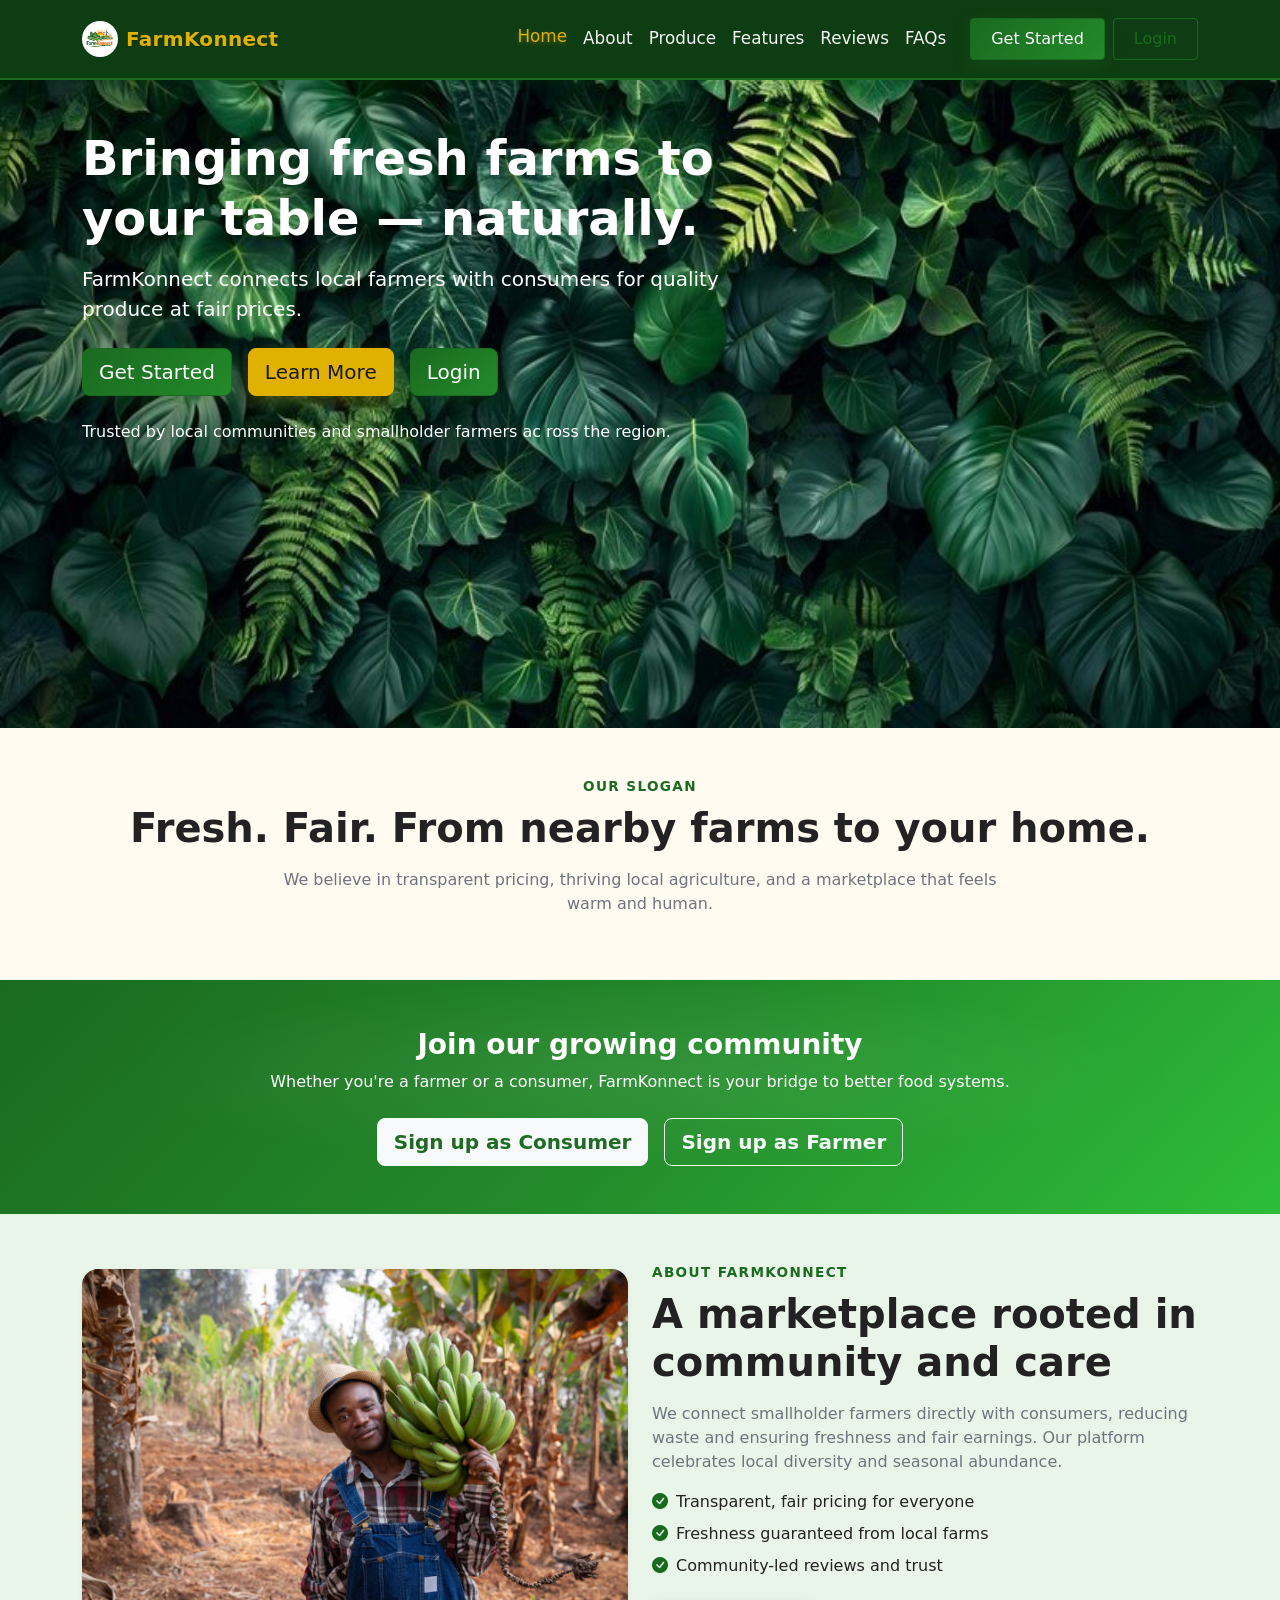
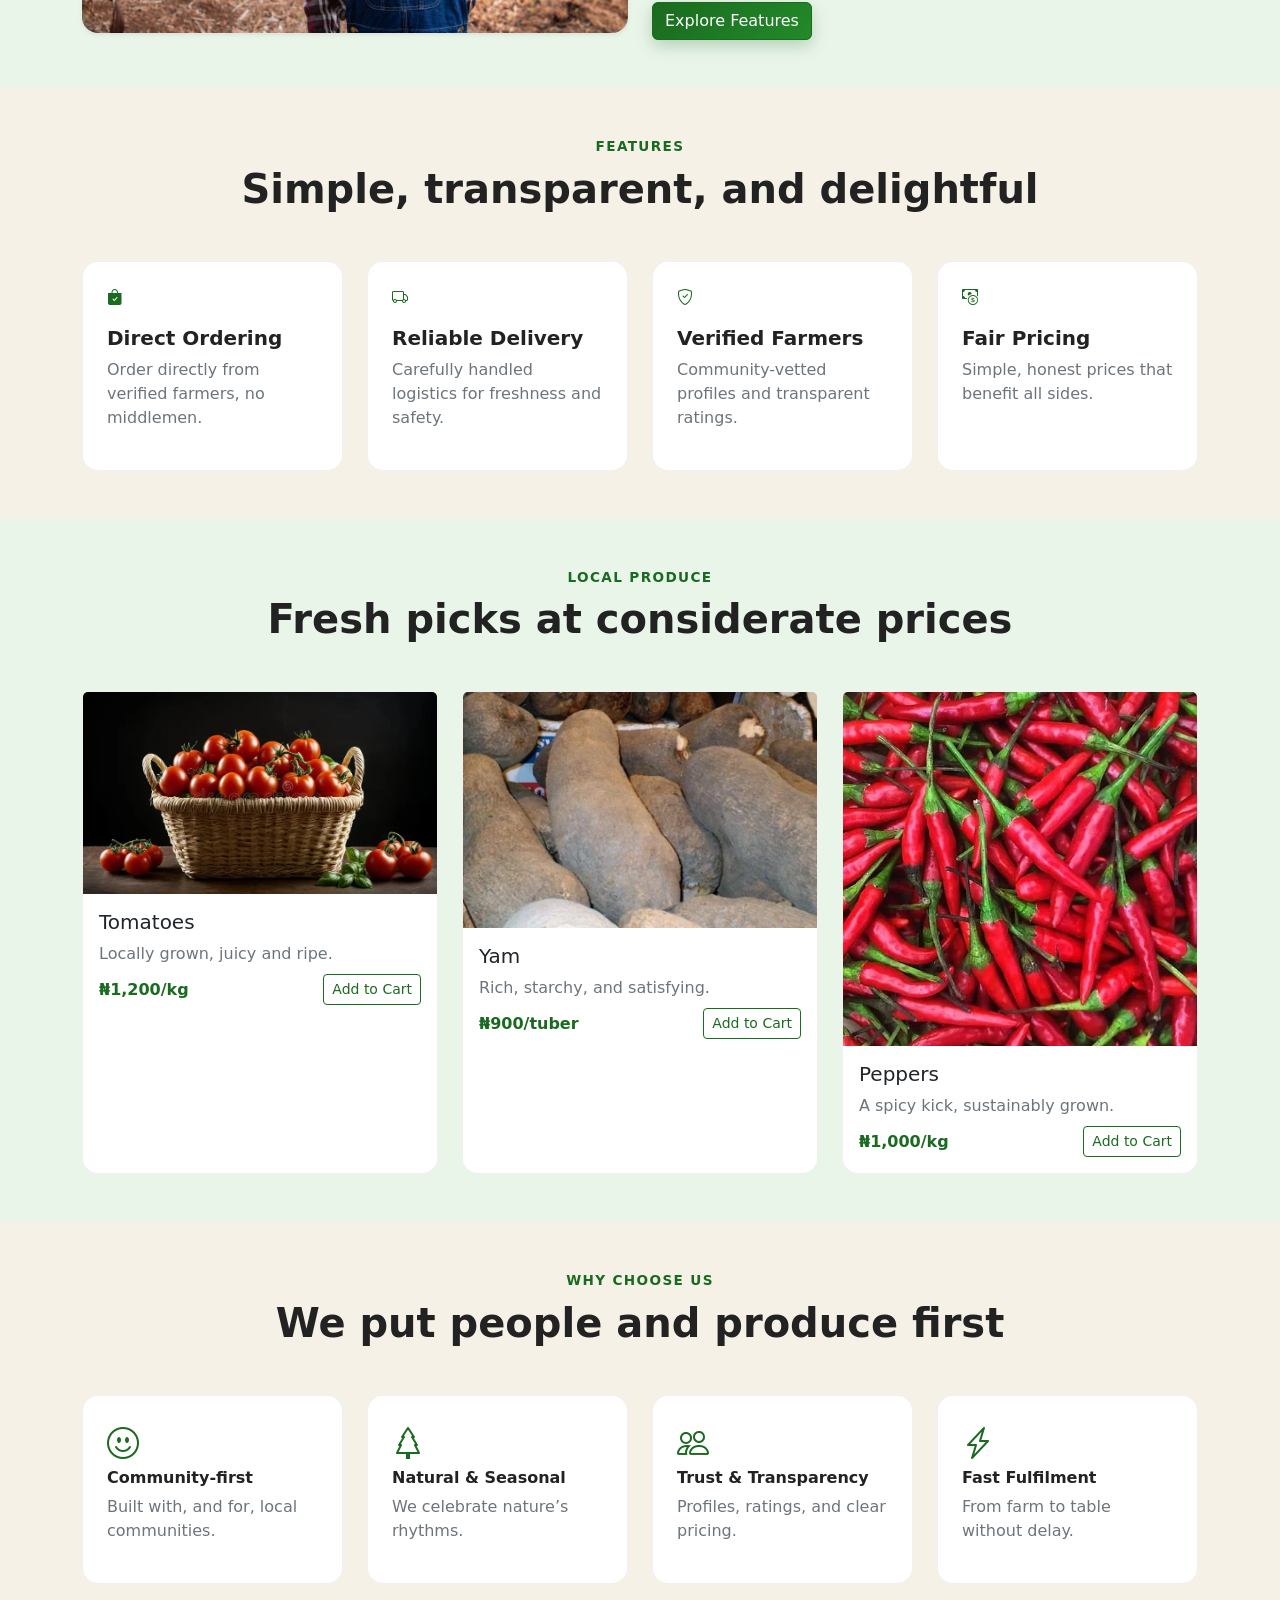
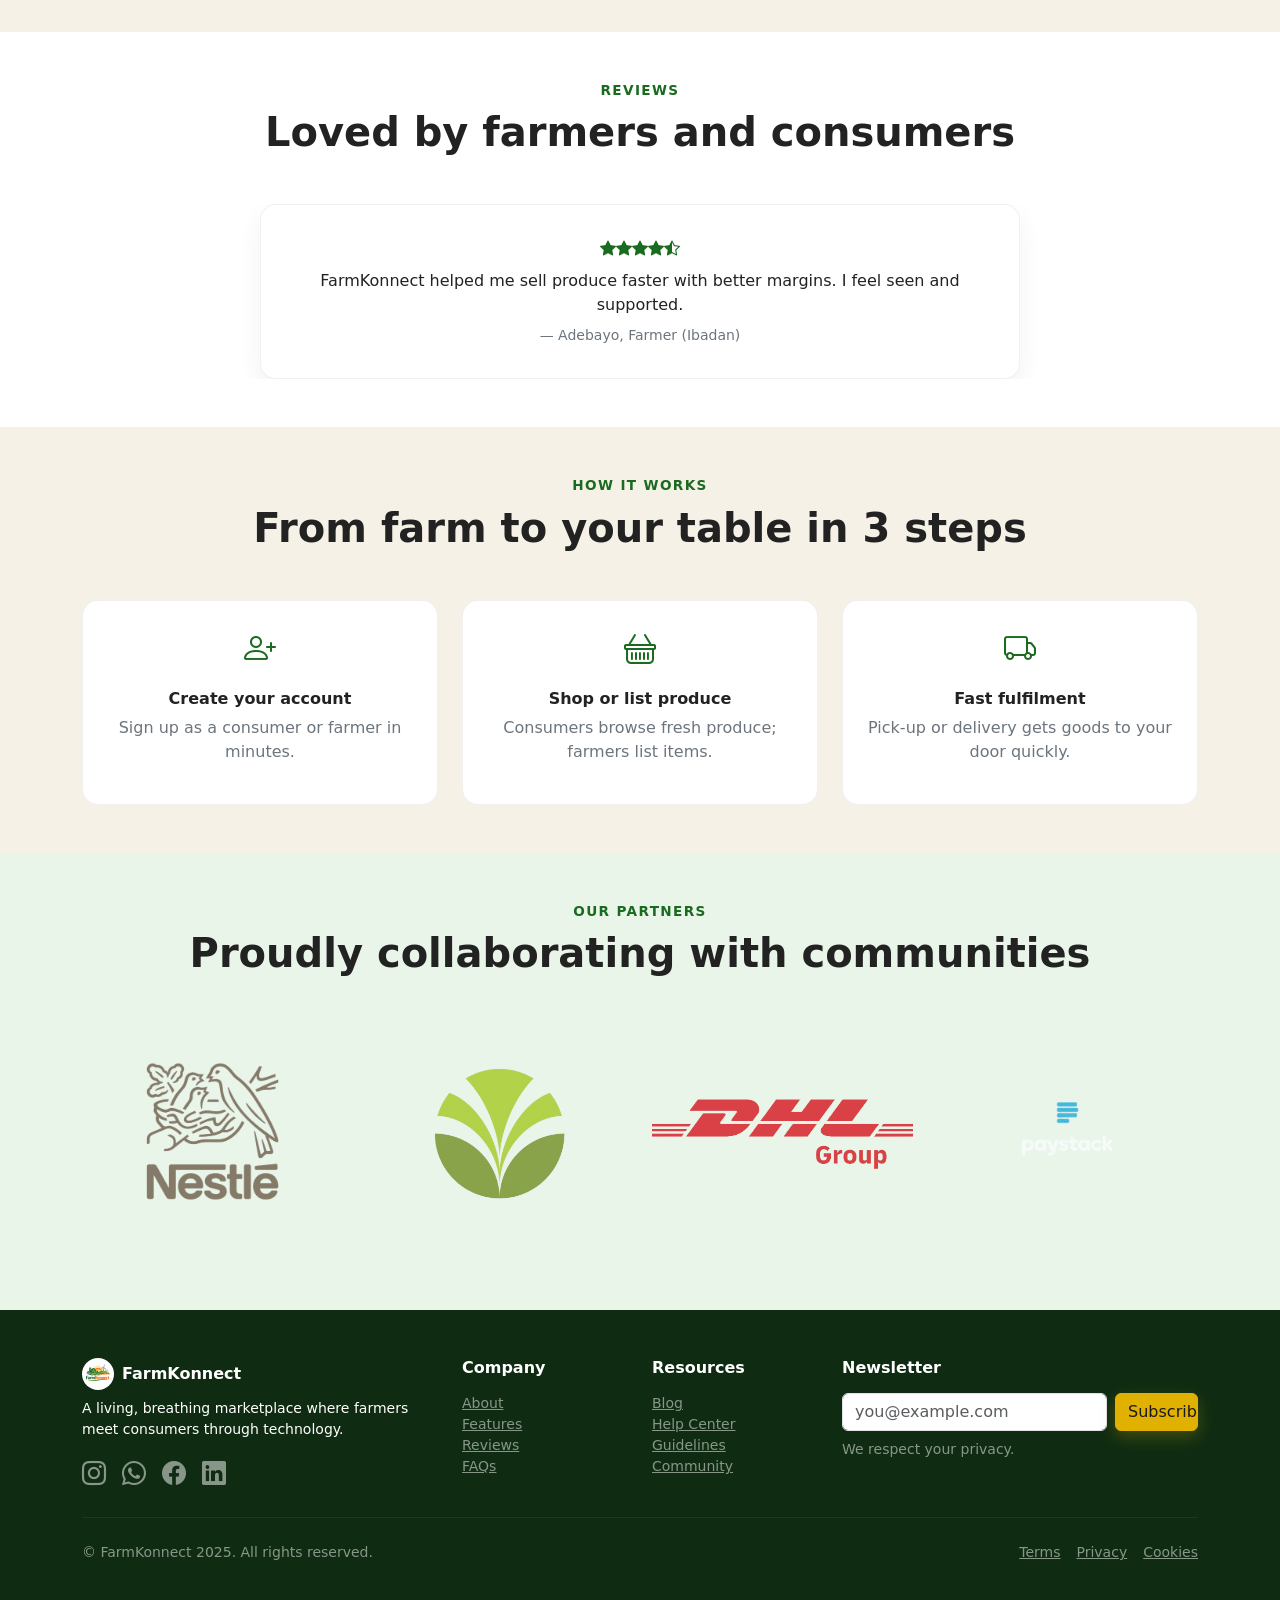
==== index.html @ ef6e6084 "projectFirstPush" ====
<!doctype html>
<html lang="en">

<head>
    <meta charset="utf-8" />
    <meta name="viewport" content="width=device-width, initial-scale=1" />
    <title>FarmKonnect — Farmers meet Consumers</title>
    <meta name="description"
        content="FarmKonnect connects local farmers to consumers — a warm, natural marketplace experience." />

    <!-- Favicon (replace with your logo in /assets) -->
    <link rel="icon" href="assets/favicon.ico" />

    <!-- Bootstrap 5 CSS -->
    <link href="https://cdn.jsdelivr.net/npm/bootstrap@5.3.3/dist/css/bootstrap.min.css" rel="stylesheet"
        integrity="sha384-QWTKZyjpPEjISv5WaRU9OFeRpok6YctnYmDr5pNlyT2bRjXh0JMhjY6hW+ALEwIH" crossorigin="anonymous" />
    <!-- Bootstrap Icons -->
    <link href="https://cdn.jsdelivr.net/npm/bootstrap-icons@1.11.3/font/bootstrap-icons.css" rel="stylesheet" />

    <!-- AOS Animation Library -->
    <link href="https://unpkg.com/aos@2.3.1/dist/aos.css" rel="stylesheet">

    <!-- Site styles -->
    <link rel="stylesheet" href="styles.css" />
</head>

<body>
    <!-- Accessible skip link -->
    <a class="skip-link visually-hidden-focusable" href="#mainContent">Skip to content</a>

    <!-- Header with responsive Bootstrap Navbar -->
    <header>
        <nav class="navbar navbar-expand-lg" aria-label="Primary">
            <div class="container">
                <a class="navbar-brand d-flex align-items-center gap-2" href="index.html">
                    <!-- Optional brand logo -->
                    <img src="/img/logo.png" alt="FarmKonnect logo" width="36" height="36"
                        class="d-inline-block align-text-top rounded-circle object-fit-cover" />
                    <span class="fw-bold brand-text">FarmKonnect</span>
                </a>
                <button class="navbar-toggler" type="button" data-bs-toggle="collapse" data-bs-target="#primaryNav"
                    aria-controls="primaryNav" aria-expanded="false" aria-label="Toggle navigation">
                    <span class="navbar-toggler-icon"></span>
                </button>

                <div class="collapse navbar-collapse" id="primaryNav">
                    <ul class="navbar-nav ms-auto mb-2 mb-lg-0 align-items-lg-center">
                        <li class="nav-item"><a class="nav-link active" aria-current="page" href="index.html">Home</a></li>
                        <li class="nav-item"><a class="nav-link" href="about.html">About</a></li>
                        <li class="nav-item"><a class="nav-link" href="produce.html">Produce</a></li>
                        <li class="nav-item"><a class="nav-link" href="features.html">Features</a></li>
                        <li class="nav-item"><a class="nav-link" href="reviews.html">Reviews</a></li>
                        <li class="nav-item"><a class="nav-link" href="faqs.html">FAQs</a></li>
                        <li class="nav-item ms-lg-3 me-2">
                            <a class="btn btn-ojaya btn-sm" href="signup.html">Get Started</a>
                        </li>
                        <li class="nav-item">
                            <a class="btn btn-outline-ojaya btn-sm" href="login.html">Login</a>
                        </li>
                    </ul>
                </div>
            </div>
        </nav>
    </header>

    <main id="mainContent">
        <!-- Hero: image background with overlay text and CTAs -->
        <section id="home" class="hero hero-image position-relative overflow-hidden text-white">
            <div class="hero-overlay"><img class="img" src="/img/360_F_717382474_GmO4nPQ9mp5j8oYpOjrrdSDN0ycd26F8.jpg" alt=""></div>
            <div class="container py-5 position-relative">
                <div class="row align-items-center g-4">
                    <div class="col-lg-8 col-xl-7">
                        <h1 class="display-5 fw-bold lh-sm mb-3 reveal-load">
                            Bringing fresh farms to your table — naturally.
                        </h1>
                        <p class="lead mb-4 reveal-load" style="--delay:120ms;">
                            FarmKonnect connects local farmers with consumers for quality produce at fair prices.
                        </p>
                        <div class="d-flex flex-wrap gap-3 reveal-load" style="--delay:220ms;">
                            <a href="signup.html" class="btn btn-ojaya btn-lg" aria-label="Get started on FarmKonnect">Get Started</a>
                            <a href="about.html" class="btn btn-gold btn-lg" aria-label="Learn more about FarmKonnect">Learn More</a>
                            <a href="login.html" class="btn btn-ojaya btn-lg" aria-label="Login to FarmKonnect">Login</a>
                        </div>
                        <div class="mt-4 text-white-75 reveal-load" style="--delay:320ms;">
                            Trusted by local communities and smallholder farmers ac ross the region.
                        </div>
                    </div>
                </div>
            </div>
        </section>

        <!-- Slogan: simple CSS reveal (no JS) -->
        <section id="slogan" class="py-5 section-cream text-center">
            <div class="container">
                <p class="overline text-uppercase fw-semibold text-ojaya mb-2" data-aos="fade-down">Our Slogan</p>
                <h2 class="display-6 fw-bold mb-3" data-aos="fade-up" data-aos-delay="100">Fresh. Fair. From nearby farms to your home.</h2>
                <p class="text-secondary mx-auto" style="max-width: 720px;" data-aos="fade-up" data-aos-delay="200">We believe in transparent pricing, thriving
                    local agriculture, and a marketplace that feels warm and human.</p>
            </div>
        </section>

        <!-- Colorful CTA: Join our community (links to dedicated signup page) -->
        <section id="join" class="cta-join text-center text-white">
            <div class="container py-5">
                <div class="row justify-content-center">
                    <div class="col-lg-10">
                        <h3 class="fw-bold mb-2 reveal-load">Join our growing community</h3>
                        <p class="mb-4 reveal-load" style="--delay:120ms;">Whether you're a farmer or a consumer, FarmKonnect
                            is your bridge to better food systems.</p>
                        <div class="d-flex flex-wrap justify-content-center gap-3 reveal-load" style="--delay:200ms;">
                            <a href="signup.html#consumer" class="btn btn-light btn-lg text-ojaya fw-semibold">Sign up as Consumer</a>
                            <a href="signup.html#farmer" class="btn btn-outline-light btn-lg fw-semibold">Sign up as Farmer</a>
                        </div>
                    </div>
                </div>
            </div>
        </section>

        <!-- About -->
        <section id="about" class="py-5 bg-sage">
            <div class="container">
                <div class="row align-items-center g-4">
                    <div class="col-lg-6 reveal-load">
                        <img src="/img/hero.jpg" class="img-fluid rounded-4 shadow-sm"
                            alt="Local farmer harvesting fresh produce" loading="lazy" />
                    </div>
                    <div class="col-lg-6">
                        <p class="overline text-uppercase fw-semibold text-ojaya mb-2 reveal-load">About FarmKonnect</p>
                        <h3 class="h1 fw-bold mb-3 reveal-load" style="--delay:120ms;">A marketplace rooted in community
                            and care</h3>
                        <p class="text-secondary mb-3 reveal-load" style="--delay:200ms;">We connect smallholder farmers
                            directly with consumers, reducing waste and ensuring freshness and fair earnings. Our
                            platform celebrates local diversity and seasonal abundance.</p>
                        <ul class="list-unstyled mb-4 reveal-load" style="--delay:260ms;">
                            <li class="d-flex align-items-start gap-2 mb-2"><i
                                    class="bi bi-check-circle-fill text-ojaya"></i><span>Transparent, fair pricing for
                                    everyone</span></li>
                            <li class="d-flex align-items-start gap-2 mb-2"><i
                                    class="bi bi-check-circle-fill text-ojaya"></i><span>Freshness guaranteed from local
                                    farms</span></li>
                            <li class="d-flex align-items-start gap-2"><i
                                    class="bi bi-check-circle-fill text-ojaya"></i><span>Community-led reviews and
                                    trust</span></li>
                        </ul>
                        <a href="/features.html" class="btn btn-ojaya">Explore Features</a>
                    </div>
                </div>
            </div>
        </section>

        <!-- Features -->
        <section id="features" class="py-5 bg-beige">
            <div class="container">
                <div class="text-center mb-5">
                    <p class="overline text-uppercase fw-semibold text-ojaya mb-2" data-aos="fade-down">Features</p>
                    <h3 class="h1 fw-bold" data-aos="fade-up">Simple, transparent, and delightful</h3>
                </div>
                <div class="row g-4">
                    <div class="col-md-6 col-lg-3">
                        <div class="feature-card p-4 h-100" data-aos="zoom-in" data-aos-delay="0">
                            <div class="icon-wrap mb-3"><i class="bi bi-bag-check-fill"></i></div>
                            <h5 class="fw-semibold">Direct Ordering</h5>
                            <p class="text-secondary">Order directly from verified farmers, no middlemen.</p>
                        </div>
                    </div>
                    <div class="col-md-6 col-lg-3">
                        <div class="feature-card p-4 h-100" data-aos="zoom-in" data-aos-delay="100">
                            <div class="icon-wrap mb-3"><i class="bi bi-truck"></i></div>
                            <h5 class="fw-semibold">Reliable Delivery</h5>
                            <p class="text-secondary">Carefully handled logistics for freshness and safety.</p>
                        </div>
                    </div>
                    <div class="col-md-6 col-lg-3">
                        <div class="feature-card p-4 h-100" data-aos="zoom-in" data-aos-delay="200">
                            <div class="icon-wrap mb-3"><i class="bi bi-shield-check"></i></div>
                            <h5 class="fw-semibold">Verified Farmers</h5>
                            <p class="text-secondary">Community-vetted profiles and transparent ratings.</p>
                        </div>
                    </div>
                    <div class="col-md-6 col-lg-3">
                        <div class="feature-card p-4 h-100" data-aos="zoom-in" data-aos-delay="300">
                            <div class="icon-wrap mb-3"><i class="bi bi-cash-coin"></i></div>
                            <h5 class="fw-semibold">Fair Pricing</h5>
                            <p class="text-secondary">Simple, honest prices that benefit all sides.</p>
                        </div>
                    </div>
                </div>
            </div>
        </section>

        <!-- Local Produce / What we sell (grid with prices) -->
        <section id="produce" class="py-5 section-sage">
            <div class="container">
                <div class="text-center mb-5">
                    <p class="overline text-uppercase fw-semibold text-ojaya mb-2" data-aos="fade-down">Local Produce</p>
                    <h3 class="h1 fw-bold" data-aos="fade-up">Fresh picks at considerate prices</h3>
                </div>
                <div class="row g-4">
                    <!-- Card 1 -->
                    <div class="col-12 col-sm-6 col-lg-4">
                        <div class="card h-100" data-aos="flip-left" data-aos-delay="0">
                            <img src="assets/produce-tomatoes.jpg" class="card-img-top" alt="Basket of ripe tomatoes"
                                loading="lazy" />
                            <div class="card-body">
                                <h5 class="card-title">Tomatoes</h5>
                                <p class="text-secondary mb-2">Locally grown, juicy and ripe.</p>
                                <div class="d-flex justify-content-between align-items-center">
                                    <span class="price fw-bold text-ojaya">₦1,200/kg</span>
                                    <button class="btn btn-outline-ojaya btn-sm">Add to Cart</button>
                                </div>
                            </div>
                        </div>
                    </div>
                    <!-- Card 2 -->
                    <div class="col-12 col-sm-6 col-lg-4">
                        <div class="card h-100" data-aos="flip-left" data-aos-delay="100">
                            <img src="assets/produce-yam.jpg" class="card-img-top" alt="Fresh yams" loading="lazy" />
                            <div class="card-body">
                                <h5 class="card-title">Yam</h5>
                                <p class="text-secondary mb-2">Rich, starchy, and satisfying.</p>
                                <div class="d-flex justify-content-between align-items-center">
                                    <span class="price fw-bold text-ojaya">₦900/tuber</span>
                                    <button class="btn btn-outline-ojaya btn-sm">Add to Cart</button>
                                </div>
                            </div>
                        </div>
                    </div>
                    <!-- Card 3 -->
                    <div class="col-12 col-sm-6 col-lg-4">
                        <div class="card h-100" data-aos="flip-left" data-aos-delay="200">
                            <img src="assets/produce-pepper.jpg" class="card-img-top" alt="Red chili peppers"
                                loading="lazy" />
                            <div class="card-body">
                                <h5 class="card-title">Peppers</h5>
                                <p class="text-secondary mb-2">A spicy kick, sustainably grown.</p>
                                <div class="d-flex justify-content-between align-items-center">
                                    <span class="price fw-bold text-ojaya">₦1,000/kg</span>
                                    <button class="btn btn-outline-ojaya btn-sm">Add to Cart</button>
                                </div>
                            </div>
                        </div>
                    </div>
                    <!-- Add more cards as needed -->
                </div>
            </div>
        </section>

        <!-- Why Choose Us -->
        <section id="why" class="py-5 bg-beige">
            <div class="container">
                <div class="text-center mb-5">
                    <p class="overline text-uppercase fw-semibold text-ojaya mb-2">Why Choose Us</p>
                    <h3 class="h1 fw-bold">We put people and produce first</h3>
                </div>
                <div class="row g-4">
                    <div class="col-md-6 col-lg-3">
                        <div class="why-card p-4 h-100 reveal-load">
                            <i class="bi bi-emoji-smile fs-2 text-ojaya mb-3"></i>
                            <h6 class="fw-bold">Community-first</h6>
                            <p class="text-secondary">Built with, and for, local communities.</p>
                        </div>
                    </div>
                    <div class="col-md-6 col-lg-3">
                        <div class="why-card p-4 h-100 reveal-load" style="--delay:100ms;">
                            <i class="bi bi-tree fs-2 text-ojaya mb-3"></i>
                            <h6 class="fw-bold">Natural & Seasonal</h6>
                            <p class="text-secondary">We celebrate nature’s rhythms.</p>
                        </div>
                    </div>
                    <div class="col-md-6 col-lg-3">
                        <div class="why-card p-4 h-100 reveal-load" style="--delay:200ms;">
                            <i class="bi bi-people fs-2 text-ojaya mb-3"></i>
                            <h6 class="fw-bold">Trust & Transparency</h6>
                            <p class="text-secondary">Profiles, ratings, and clear pricing.</p>
                        </div>
                    </div>
                    <div class="col-md-6 col-lg-3">
                        <div class="why-card p-4 h-100 reveal-load" style="--delay:300ms;">
                            <i class="bi bi-lightning-charge fs-2 text-ojaya mb-3"></i>
                            <h6 class="fw-bold">Fast Fulfilment</h6>
                            <p class="text-secondary">From farm to table without delay.</p>
                        </div>
                    </div>
                </div>
            </div>
        </section>

        <section id="reviews" class="py-5">
            <div class="container">
                <div class="text-center mb-5">
                    <p class="overline text-uppercase fw-semibold text-ojaya mb-2">Reviews</p>
                    <h3 class="h1 fw-bold">Loved by farmers and consumers</h3>
                </div>
                <div id="reviewsCarousel" class="carousel slide reveal-load" data-bs-ride="carousel">
                    <div class="carousel-inner">
                        <div class="carousel-item active">
                            <div class="review-card mx-auto">
                                <div class="stars mb-2 text-ojaya" aria-hidden="true">
                                    <i class="bi bi-star-fill"></i><i class="bi bi-star-fill"></i><i
                                        class="bi bi-star-fill"></i><i class="bi bi-star-fill"></i><i
                                        class="bi bi-star-half"></i>
                                </div>
                                <blockquote class="mb-2">FarmKonnect helped me sell produce faster with better margins. I
                                    feel seen and supported.</blockquote>
                                <div class="small text-secondary">— Adebayo, Farmer (Ibadan)</div>
                            </div>
                        </div>
                        <div class="carousel-item">
                            <div class="review-card mx-auto">
                                <div class="stars mb-2 text-ojaya" aria-hidden="true">
                                    <i class="bi bi-star-fill"></i><i class="bi bi-star-fill"></i><i
                                        class="bi bi-star-fill"></i><i class="bi bi-star-fill"></i><i
                                        class="bi bi-star-fill"></i>
                                </div>
                                <blockquote class="mb-2">The freshness is unmatched and prices are fair. I love
                                    supporting local farmers.</blockquote>
                                <div class="small text-secondary">— Ada, Consumer (Lagos)</div>
                            </div>
                        </div>
                        <div class="carousel-item">
                            <div class="review-card mx-auto">
                                <div class="stars mb-2 text-ojaya" aria-hidden="true">
                                    <i class="bi bi-star-fill"></i><i class="bi bi-star-fill"></i><i
                                        class="bi bi-star-fill"></i><i class="bi bi-star-fill"></i><i
                                        class="bi bi-star"></i>
                                </div>
                                <blockquote class="mb-2">Clean design, easy ordering, and on-time delivery. Highly
                                    recommend FarmKonnect.</blockquote>
                                <div class="small text-secondary">— Kunle, Consumer (Abuja)</div>
                            </div>
                        </div>
                    </div>
                    <button class="carousel-control-prev" type="button" data-bs-target="#reviewsCarousel"
                        data-bs-slide="prev" aria-label="Previous review">
                        <span class="carousel-control-prev-icon" aria-hidden="true"></span>
                    </button>
                    <button class="carousel-control-next" type="button" data-bs-target="#reviewsCarousel"
                        data-bs-slide="next" aria-label="Next review">
                        <span class="carousel-control-next-icon" aria-hidden="true"></span>
                    </button>
                </div>
            </div>
        </section>
        
        <!-- How It Works -->
        <section id="how" class="py-5 bg-beige">
            <div class="container">
                <div class="text-center mb-5">
                    <p class="overline text-uppercase fw-semibold text-ojaya mb-2" data-aos="fade-down">How it works</p>
                    <h3 class="h1 fw-bold" data-aos="fade-up">From farm to your table in 3 steps</h3>
                </div>
                <div class="row g-4">
                    <div class="col-md-4">
                        <div class="feature-card p-4 h-100 text-center" data-aos="fade-up" data-aos-delay="0">
                            <div class="icon-wrap mb-3"><i class="bi bi-person-plus fs-2"></i></div>
                            <h6 class="fw-bold">Create your account</h6>
                            <p class="text-secondary">Sign up as a consumer or farmer in minutes.</p>
                        </div>
                    </div>
                    <div class="col-md-4">
                        <div class="feature-card p-4 h-100 text-center" data-aos="fade-up" data-aos-delay="100">
                            <div class="icon-wrap mb-3"><i class="bi bi-basket fs-2"></i></div>
                            <h6 class="fw-bold">Shop or list produce</h6>
                            <p class="text-secondary">Consumers browse fresh produce; farmers list items.</p>
                        </div>
                    </div>
                    <div class="col-md-4">
                        <div class="feature-card p-4 h-100 text-center" data-aos="fade-up" data-aos-delay="200">
                            <div class="icon-wrap mb-3"><i class="bi bi-truck fs-2"></i></div>
                            <h6 class="fw-bold">Fast fulfilment</h6>
                            <p class="text-secondary">Pick-up or delivery gets goods to your door quickly.</p>
                        </div>
                    </div>
                </div>
            </div>
        </section>

        <!-- Partners / Community -->
        <section id="partners" class="py-5 section-sage">
            <div class="container">
                <div class="text-center mb-4">
                    <p class="overline text-uppercase fw-semibold text-ojaya mb-2" data-aos="fade-down">Our Partners</p>
                    <h3 class="h1 fw-bold" data-aos="fade-up">Proudly collaborating with communities</h3>
                </div>
                <div class="row g-4 align-items-center justify-content-center">
                    <div class="col-6 col-md-3" data-aos="zoom-in" data-aos-delay="0"><img src="assets/partner1.png" class="img-fluid opacity-75" alt="Partner 1" loading="lazy"></div>
                    <div class="col-6 col-md-3" data-aos="zoom-in" data-aos-delay="100"><img src="assets/partner2.png" class="img-fluid opacity-75" alt="Partner 2" loading="lazy"></div>
                    <div class="col-6 col-md-3" data-aos="zoom-in" data-aos-delay="200"><img src="assets/partner3.png" class="img-fluid opacity-75" alt="Partner 3" loading="lazy"></div>
                    <div class="col-6 col-md-3" data-aos="zoom-in" data-aos-delay="300"><img src="assets/partner4.png" class="img-fluid opacity-75" alt="Partner 4" loading="lazy"></div>
                </div>
            </div>
        </section>
    </main>

    <!-- Footer -->
    <footer class="footer text-white">
        <div class="container py-5">
            <div class="row g-4">
                <div class="col-md-6 col-lg-4">
                    <div class="d-flex align-items-center gap-2 mb-2">
                        <img src="assets/logo.png" alt="FarmKonnect logo" width="32" height="32"
                            class="rounded-circle object-fit-cover" />
                        <span class="fw-bold">FarmKonnect</span>
                    </div>
                    <p class="small mb-3">A living, breathing marketplace where farmers meet consumers through
                        technology.</p>
                    <div class="d-flex gap-3">
                        <a class="text-white-50 hover-white" href="#" aria-label="Instagram"><i
                                class="bi bi-instagram fs-4"></i></a>
                        <a class="text-white-50 hover-white" href="#" aria-label="Twitter"><i
                                class="bi bi-whatsapp fs-4"></i></a>
                        <a class="text-white-50 hover-white" href="#" aria-label="Facebook"><i
                                class="bi bi-facebook fs-4"></i></a>
                        <a class="text-white-50 hover-white" href="#" aria-label="LinkedIn"><i
                                class="bi bi-linkedin fs-4"></i></a>
                    </div>
                </div>
                <div class="col-6 col-lg-2">
                    <h6 class="fw-semibold mb-3">Company</h6>
                    <ul class="list-unstyled small">
                        <li><a class="text-white-50 hover-white" href="about.html">About</a></li>
                        <li><a class="text-white-50 hover-white" href="features.html">Features</a></li>
                        <li><a class="text-white-50 hover-white" href="reviews.html">Reviews</a></li>
                        <li><a class="text-white-50 hover-white" href="faqs.html">FAQs</a></li>
                    </ul>
                </div>
                <div class="col-6 col-lg-2">
                    <h6 class="fw-semibold mb-3">Resources</h6>
                    <ul class="list-unstyled small">
                        <li><a class="text-white-50 hover-white" href="#">Blog</a></li>
                        <li><a class="text-white-50 hover-white" href="#">Help Center</a></li>
                        <li><a class="text-white-50 hover-white" href="#">Guidelines</a></li>
                        <li><a class="text-white-50 hover-white" href="#">Community</a></li>
                    </ul>
                </div>
                <div class="col-lg-4">
                    <h6 class="fw-semibold mb-3">Newsletter</h6>
                    <form class="d-flex gap-2">
                        <label for="newsletterEmail" class="visually-hidden">Email</label>
                        <input id="newsletterEmail" type="email" class="form-control" placeholder="you@example.com"
                            required />
                        <button type="submit" class="btn btn-gold">Subscribe</button>
                    </form>
                    <p class="small text-white-50 mt-2">We respect your privacy.</p>
                </div>
            </div>
            <hr class="border-white-25 my-4" />
            <div class="d-flex flex-column flex-md-row justify-content-between align-items-center small text-white-50">
                <p class="mb-2 mb-md-0">© <span>FarmKonnect</span> <span id="year">2025</span>. All rights reserved.</p>
                <div class="d-flex gap-3">
                    <a class="text-white-50 hover-white" href="/terms.html">Terms</a>
                    <a class="text-white-50 hover-white" href="#">Privacy</a>
                    <a class="text-white-50 hover-white" href="#">Cookies</a>
                </div>
            </div>
        </div>
    </footer>

    <!-- Bootstrap JS Bundle (for navbar collapse, carousel, accordion, tabs if used on other pages) -->
    <script src="https://cdn.jsdelivr.net/npm/bootstrap@5.3.3/dist/js/bootstrap.bundle.min.js"
        integrity="sha384-YvpcrYf0tY3lHB60NNkmXc5s9fDVZLESaAA55NDzOxhy9GkcIdslK1eN7N6jIeHz"
        crossorigin="anonymous"></script>
    <!-- Navbar scroll effect -->
    <script>
        window.addEventListener('scroll', function() {
            const navbar = document.querySelector('.navbar');
            if (window.scrollY > 50) {
                navbar.classList.add('scrolled');
            } else {
                navbar.classList.remove('scrolled');
            }
        });
    </script>
    
    <!-- AOS Animation Library -->
    <script src="https://unpkg.com/aos@2.3.1/dist/aos.js"></script>
    <script>
        AOS.init({
            duration: 800,
            once: true,
            offset: 100,
            easing: 'ease-out-cubic'
        });
    </script>
</body>
<!-- Bootstrap JS Bundle (for navbar collapse, carousel, accordion, tabs if used on other pages) -->
    <script src="https://cdn.jsdelivr.net/npm/bootstrap@5.3.3/dist/js/bootstrap.bundle.min.js"
        integrity="sha384-YvpcrYf0tY3lHB60NNkmXc5s9fDVZLESaAA55NDzOxhy9GkcIdslK1eN7N6jIeHz"
        crossorigin="anonymous"></script>

</html>
---- styles.css ----
/* 
  Ojà'yà Landing Page Styles (No custom JS)
  - Uses Bootstrap 5 + custom CSS (variables, animations)
  - CSS-only for natural animations and on-load reveals
  - AOS library for scroll animations
*/

:root {
    --green: #1A6A1F;
    --dark-green: #0f3d13;
    --gold: #E0B100;
    --beige: #F5F1E6;
    --white: #FFFFFF;
    --sage: #EAF5EA;
    --light-green: #e8f5e9;
    --cream: #fffbf0;

    --text: #222222;
    --muted: #6c757d;
}

html {
    scroll-behavior: smooth;
}

body {
    color: var(--text);
    background: var(--white);
    font-feature-settings: "liga" 1, "calt" 1;
}

/* Accessibility helpers */
.visually-hidden-focusable:active,
.visually-hidden-focusable:focus {
    position: static;
    width: auto;
    height: auto;
    overflow: visible;
    clip: auto;
    white-space: normal;
}

/* Brand accent */
.brand-text {
    color: var(--green);
    letter-spacing: 0.3px;
}

/* Utility */
.text-ojaya {
    color: var(--green) !important;
}

.bg-beige {
    background: var(--beige);
}

.overline {
    letter-spacing: 0.1em;
    font-size: 0.85rem;
}

.object-fit-cover {
    object-fit: cover;
}

/* Buttons */
.btn-ojaya {
    --bs-btn-color: #fff;
    --bs-btn-bg: var(--green);
    --bs-btn-border-color: var(--green);
    --bs-btn-hover-bg: #145218;
    --bs-btn-hover-border-color: #145218;
    --bs-btn-focus-shadow-rgb: 26, 106, 31;
    transform: translateZ(0);
    transition: transform .2s ease, box-shadow .2s ease, opacity .2s ease;
    box-shadow: 0 6px 16px rgba(26, 106, 31, 0.25);
    background-image: linear-gradient(135deg, var(--green), #238a2a);
}

.btn-ojaya:hover {
    transform: translateY(-2px) scale(1.02);
    box-shadow: 0 10px 24px rgba(26, 106, 31, 0.28);
}

.btn-outline-ojaya {
    --bs-btn-color: var(--green);
    --bs-btn-border-color: var(--green);
    --bs-btn-hover-color: #fff;
    --bs-btn-hover-bg: var(--green);
    --bs-btn-hover-border-color: var(--green);
    transition: transform .2s ease, box-shadow .2s ease;
}

.btn-outline-ojaya:hover {
    transform: translateY(-2px);
    box-shadow: 0 6px 18px rgba(26, 106, 31, .18);
}

.btn-gold {
    --bs-btn-color: #1a1a1a;
    --bs-btn-bg: var(--gold);
    --bs-btn-border-color: var(--gold);
    --bs-btn-hover-bg: #f0c200;
    --bs-btn-hover-border-color: #f0c200;
    transition: transform .2s ease, box-shadow .2s ease;
    box-shadow: 0 6px 16px rgba(224, 177, 0, 0.25);
}

.btn-gold:hover {
    transform: translateY(-2px);
    box-shadow: 0 10px 24px rgba(224, 177, 0, 0.28);
}

/* Navbar - Sticky with color change on scroll */
header {
    position: sticky;
    top: 0;
    z-index: 1030;
}

.navbar {
    background-color: var(--dark-green) !important;
    backdrop-filter: blur(10px);
    border-bottom: 2px solid var(--green);
    box-shadow: 0 4px 12px rgba(15, 61, 19, 0.3) !important;
    transition: background-color 0.3s ease, border-color 0.3s ease, box-shadow 0.3s ease;
    padding: 1rem 0;
}

/* Scrolled navbar - white background */
.navbar.scrolled {
    background-color: var(--white) !important;
    border-bottom: 2px solid rgba(26, 106, 31, 0.15);
    box-shadow: 0 4px 12px rgba(0, 0, 0, 0.1) !important;
}

.navbar .navbar-brand .brand-text {
    color: var(--gold) !important;
    text-shadow: 0 1px 2px rgba(0,0,0,0.2);
    transition: color 0.3s ease, text-shadow 0.3s ease;
}

.navbar.scrolled .navbar-brand .brand-text {
    color: var(--green) !important;
    text-shadow: none;
}

.navbar .nav-link {
    color: rgba(255,255,255,0.95) !important;
    font-weight: 500;
    font-size: 1.05rem;
    transition: color .3s ease, transform .2s ease, text-shadow .2s ease;
}

.navbar.scrolled .nav-link {
    color: var(--text) !important;
}

.navbar .nav-link:hover,
.navbar .nav-link.active {
    color: var(--gold) !important;
    transform: translateY(-2px);
    text-shadow: 0 2px 4px rgba(224, 177, 0, 0.3);
}

.navbar.scrolled .nav-link:hover,
.navbar.scrolled .nav-link.active {
    color: var(--green) !important;
    text-shadow: none;
}

.navbar-toggler {
    border-color: rgba(255,255,255,0.3);
}

.navbar.scrolled .navbar-toggler {
    border-color: rgba(26, 106, 31, 0.3);
}

.navbar-toggler-icon {
    filter: brightness(0) invert(1);
}

.navbar.scrolled .navbar-toggler-icon {
    filter: none;
}

/* Increase button size in navbar */
.navbar .btn-sm {
    padding: 0.5rem 1.25rem;
    font-size: 1rem;
}

/* Hero */
.hero {
    background: linear-gradient(180deg, #fff 0%, #fff 60%, var(--beige) 100%);
}

/* Hero with background image and overlay */
.hero-image {
    min-height: 72vh;
    background: url('assets/hero.jpg') center/cover no-repeat;
}
.hero-image .hero-overlay {
    position: absolute;
    inset: 0;
    background: linear-gradient(180deg, rgba(0,0,0,.45), rgba(0,0,0,.25));
}

.hero .hero-art {
    width: min(520px, 100%);
    aspect-ratio: 1 / 1;
    color: var(--green);
}

.hero .sprout {
    width: 100%;
    height: 100%;
    display: block;
}

/* Sprouting plant */
.sprout-stem {
    stroke-dasharray: 1000;
    stroke-dashoffset: 1000;
    animation: sproutDraw 2.2s ease forwards .2s;
}

.sprout-leaf {
    opacity: 0;
    transform-origin: center;
    transform: scale(.8) translateY(8px);
    animation: leafPop .8s cubic-bezier(.2, .65, .3, 1) forwards 1.8s;
}

@keyframes sproutDraw {
    to {
        stroke-dashoffset: 0;
    }
}

@keyframes leafPop {
    from {
        opacity: 0;
        transform: scale(.8) translateY(8px);
    }

    to {
        opacity: 1;
        transform: scale(1) translateY(0);
    }
}

/* Floating leaves */
.floating-leaves {
    position: absolute;
    inset: 0;
    pointer-events: none;
}

.leaf {
    position: absolute;
    width: 56px;
    height: 28px;
    fill: #2ea736;
    opacity: .75;
    filter: drop-shadow(0 6px 10px rgba(0, 0, 0, .12));
    animation: floatY 6s ease-in-out infinite, floatSide 12s linear infinite;
}

.leaf-1 {
    top: 10%;
    left: 10%;
    animation-delay: .2s, 0s;
}

.leaf-2 {
    top: 20%;
    right: 15%;
    animation-delay: .6s, 1s;
}

.leaf-3 {
    bottom: 15%;
    left: 20%;
    animation-delay: 1s, 2s;
}

.leaf-4 {
    bottom: 10%;
    right: 25%;
    animation-delay: 1.2s, 3s;
}

@keyframes floatY {

    0%,
    100% {
        transform: translateY(0) rotate(0deg);
    }

    50% {
        transform: translateY(-14px) rotate(8deg);
    }
}

@keyframes floatSide {
    0% {
        transform: translateX(0);
    }

    50% {
        transform: translateX(16px);
    }

    100% {
        transform: translateX(0);
    }
}

/* Soft background blob */
.hero-bg-shape {
    position: absolute;
    inset: auto -10% -10% -10%;
    height: 40%;
    background: radial-gradient(60% 60% at 50% 0%, var(--beige), transparent 65%);
    z-index: -1;
}

/* Alternating background helpers with distinct colors */
.bg-sage { background: var(--sage); }
.bg-light-green { background: var(--light-green); }
.bg-cream { background: var(--cream); }
.section-sage { background: var(--sage); }
.section-beige { background: var(--beige); }
.section-light-green { background: var(--light-green); }
.section-cream { background: var(--cream); }

/* Feature & Why cards */
.feature-card,
.why-card {
    border-radius: 16px;
    background: #fff;
    border: 1px solid rgba(0, 0, 0, 0.06);
    transition: transform .2s ease, box-shadow .2s ease;
}

.feature-card:hover,
.why-card:hover {
    transform: translateY(-4px);
    box-shadow: 0 12px 26px rgba(0, 0, 0, .08);
}

.icon-wrap i {
    color: var(--green);
}

/* Review card */
.review-card {
    max-width: 760px;
    background: #fff;
    border-radius: 16px;
    border: 1px solid rgba(0, 0, 0, 0.06);
    padding: 32px;
    text-align: center;
    box-shadow: 0 10px 24px rgba(0, 0, 0, .06);
}

/* CTA Join Section */
.cta-join {
    background: linear-gradient(135deg, var(--green), #238a2a, #2dbd3a);
    position: relative;
}

.cta-join::after {
    content: "";
    position: absolute;
    inset: 0;
    background: radial-gradient(60% 60% at 50% 40%, rgba(255, 255, 255, .08), transparent 70%);
    pointer-events: none;
}

/* Footer */
.footer {
    background: #0f2c12;
}

.footer .hover-white:hover {
    color: #fff !important;
}

.footer .border-white-25 {
    border-color: rgba(255, 255, 255, .25) !important;
}

/* On-load reveal (CSS-only; not scroll-based) */
.reveal-load {
    opacity: 0;
    transform: translateY(24px);
    animation: revealUp .8s cubic-bezier(.2, .65, .3, 1) forwards;
}

.reveal-load[style*="--delay"] {
    animation-delay: var(--delay);
}

@keyframes revealUp {
    to {
        opacity: 1;
        transform: translateY(0);
    }
}

/* Reduced motion */
@media (prefers-reduced-motion: reduce) {
    html {
        scroll-behavior: auto;
    }

    .sprout-stem,
    .sprout-leaf,
    .leaf,
    .reveal-load {
        animation: none !important;
        opacity: 1 !important;
        transform: none !important;
    }
}

/* Card lift effects: apply to generic cards and portals */
.card,
.portal-card,
.review-card {
    border-radius: 16px;
    border: 1px solid rgba(0, 0, 0, 0.06);
    transition: transform .25s cubic-bezier(.2, .65, .3, 1), box-shadow .25s cubic-bezier(.2, .65, .3, 1);
    will-change: transform, box-shadow;
}
.img{
    background-position: center;
    background-size: cover;
    background-repeat: no-repeat;
    width: 100vw;
    min-height: 72vh;
}

.card:hover,
.portal-card:hover,
.review-card:hover {
    transform: translateY(-6px) scale(1.01);
    box-shadow: 0 16px 32px rgba(0, 0, 0, .12);
    animation: pulse-shadow 1.5s ease-in-out infinite;
}

/* Pulse shadow animation for hovered cards */
@keyframes pulse-shadow {
    0%, 100% {
        box-shadow: 0 16px 32px rgba(0, 0, 0, .12);
    }
    50% {
        box-shadow: 0 20px 40px rgba(26, 106, 31, .15);
    }
}

/* Animated underline for CTAs */
.btn-ojaya,
.btn-gold {
    position: relative;
    overflow: hidden;
}

.btn-ojaya::before,
.btn-gold::before {
    content: '';
    position: absolute;
    bottom: 0;
    left: -100%;
    width: 100%;
    height: 2px;
    background: rgba(255,255,255,0.5);
    transition: left 0.3s ease;

}

.btn-ojaya:hover::before,
.btn-gold:hover::before {
    left: 100%;
}

/* Icon float animation */
@keyframes float-icon {
    0%, 100% { transform: translateY(0); }
    50% { transform: translateY(-8px); }
}

.icon-wrap i {
    animation: float-icon 3s ease-in-out infinite;
}

.icon-wrap:hover i {
    animation-play-state: paused;
    transform: scale(1.1);
}

/* Responsive tweaks */
@media (max-width: 991.98px) {
    .hero .display-5 {
        font-size: 2rem;
    }
}

@media (max-width: 575.98px) {
    .btn {
        font-size: 0.95rem;
    }
}
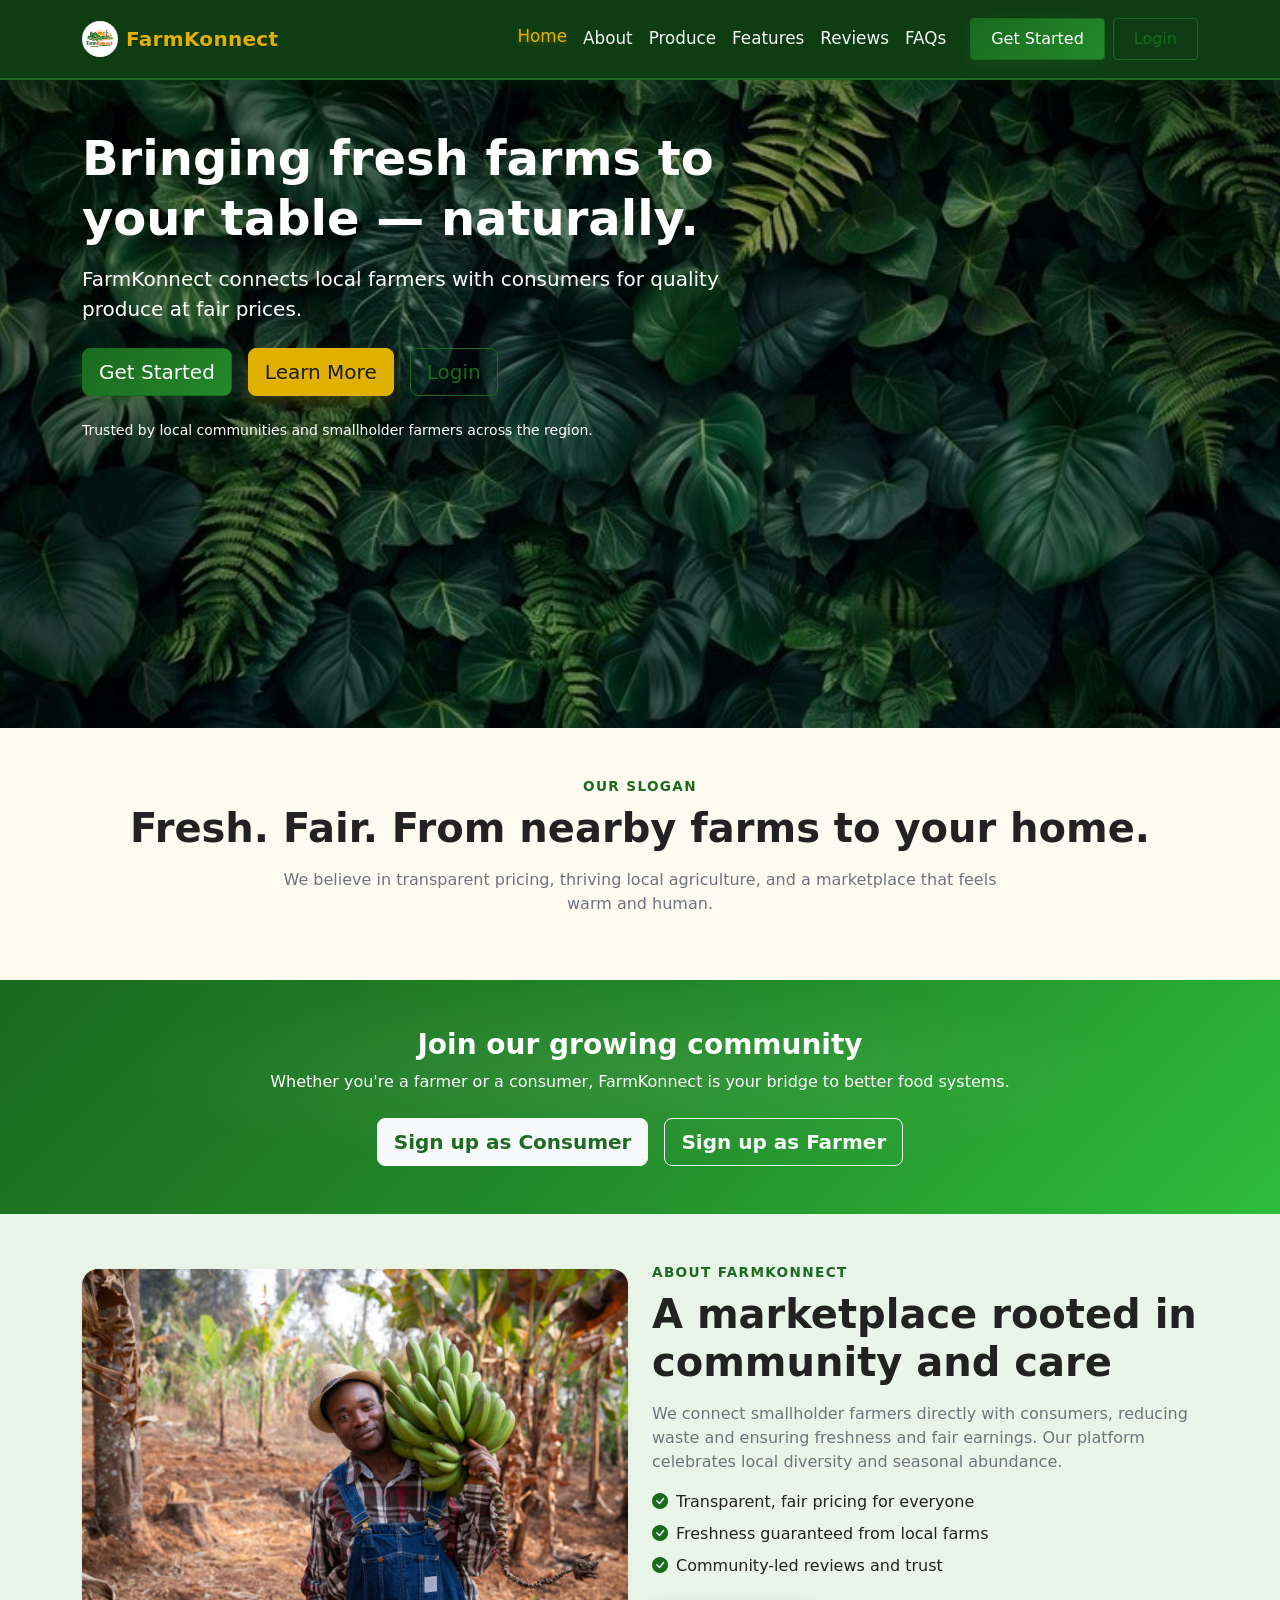
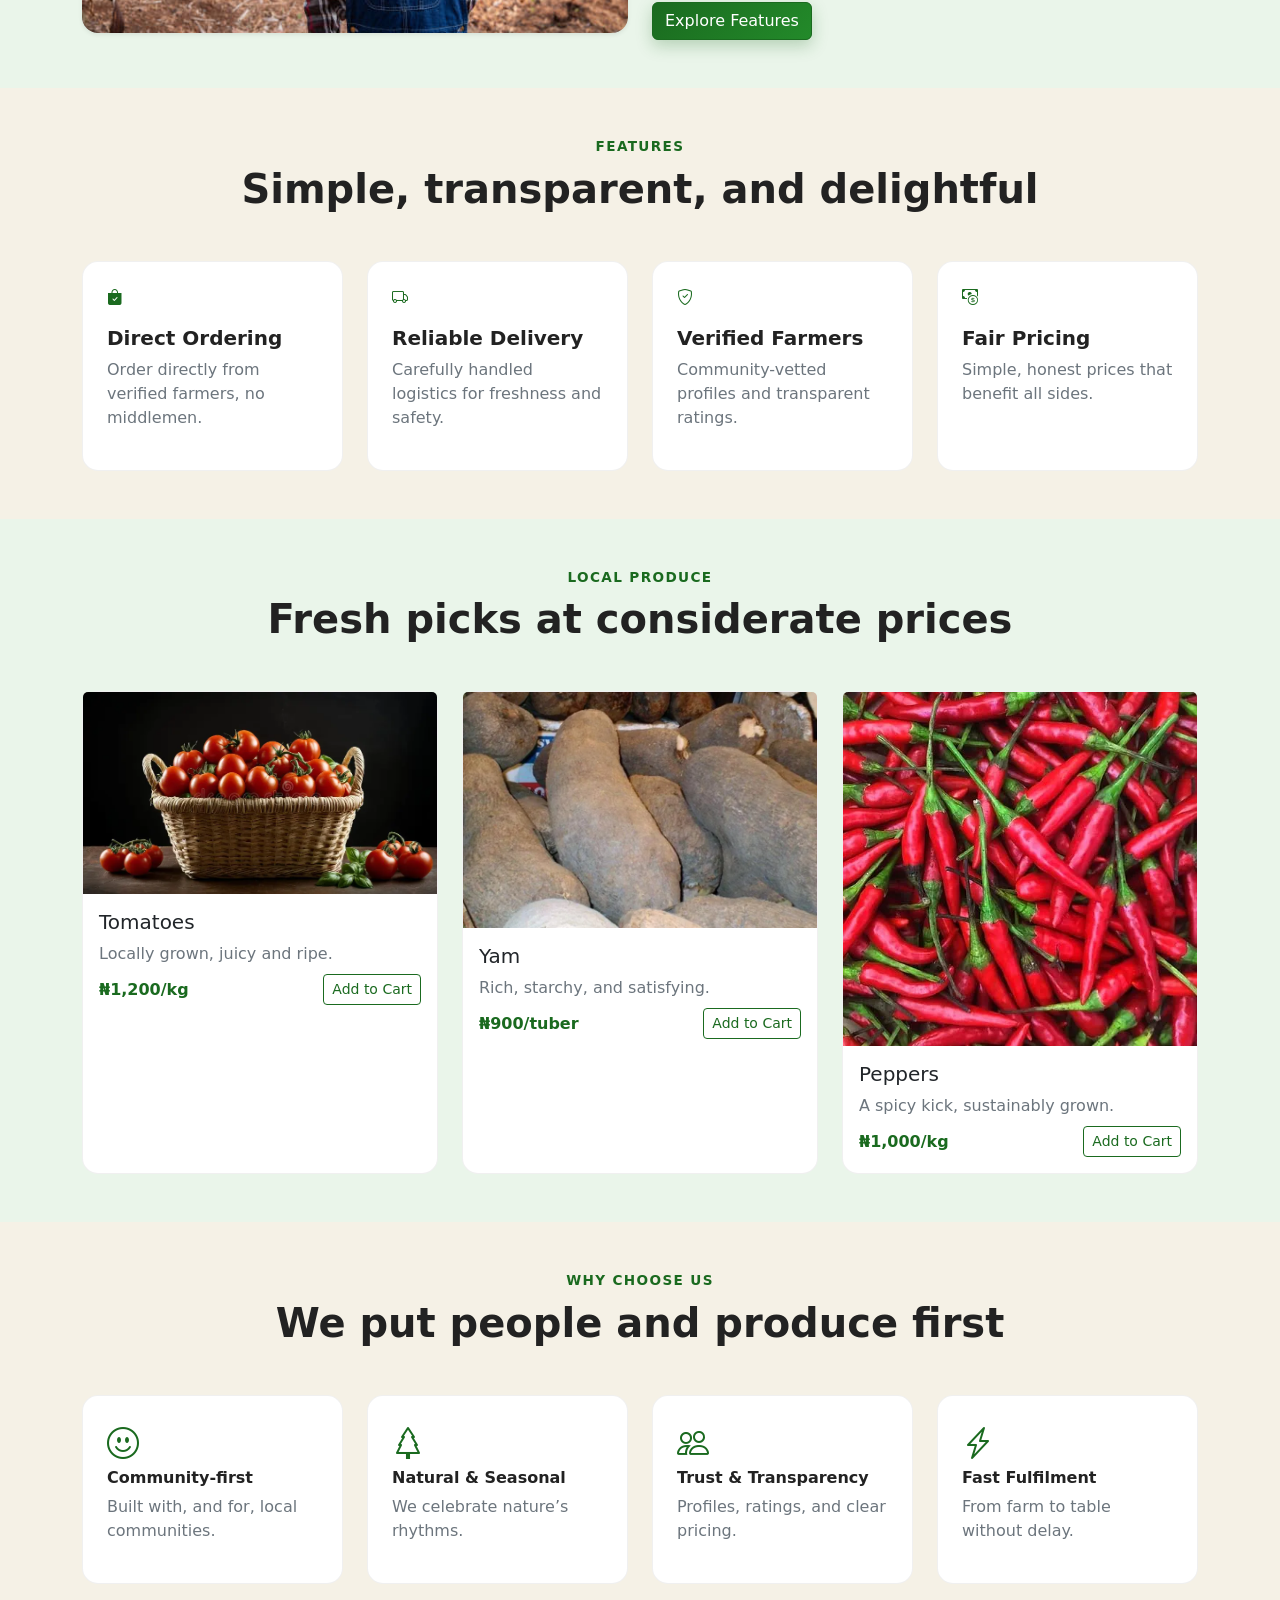
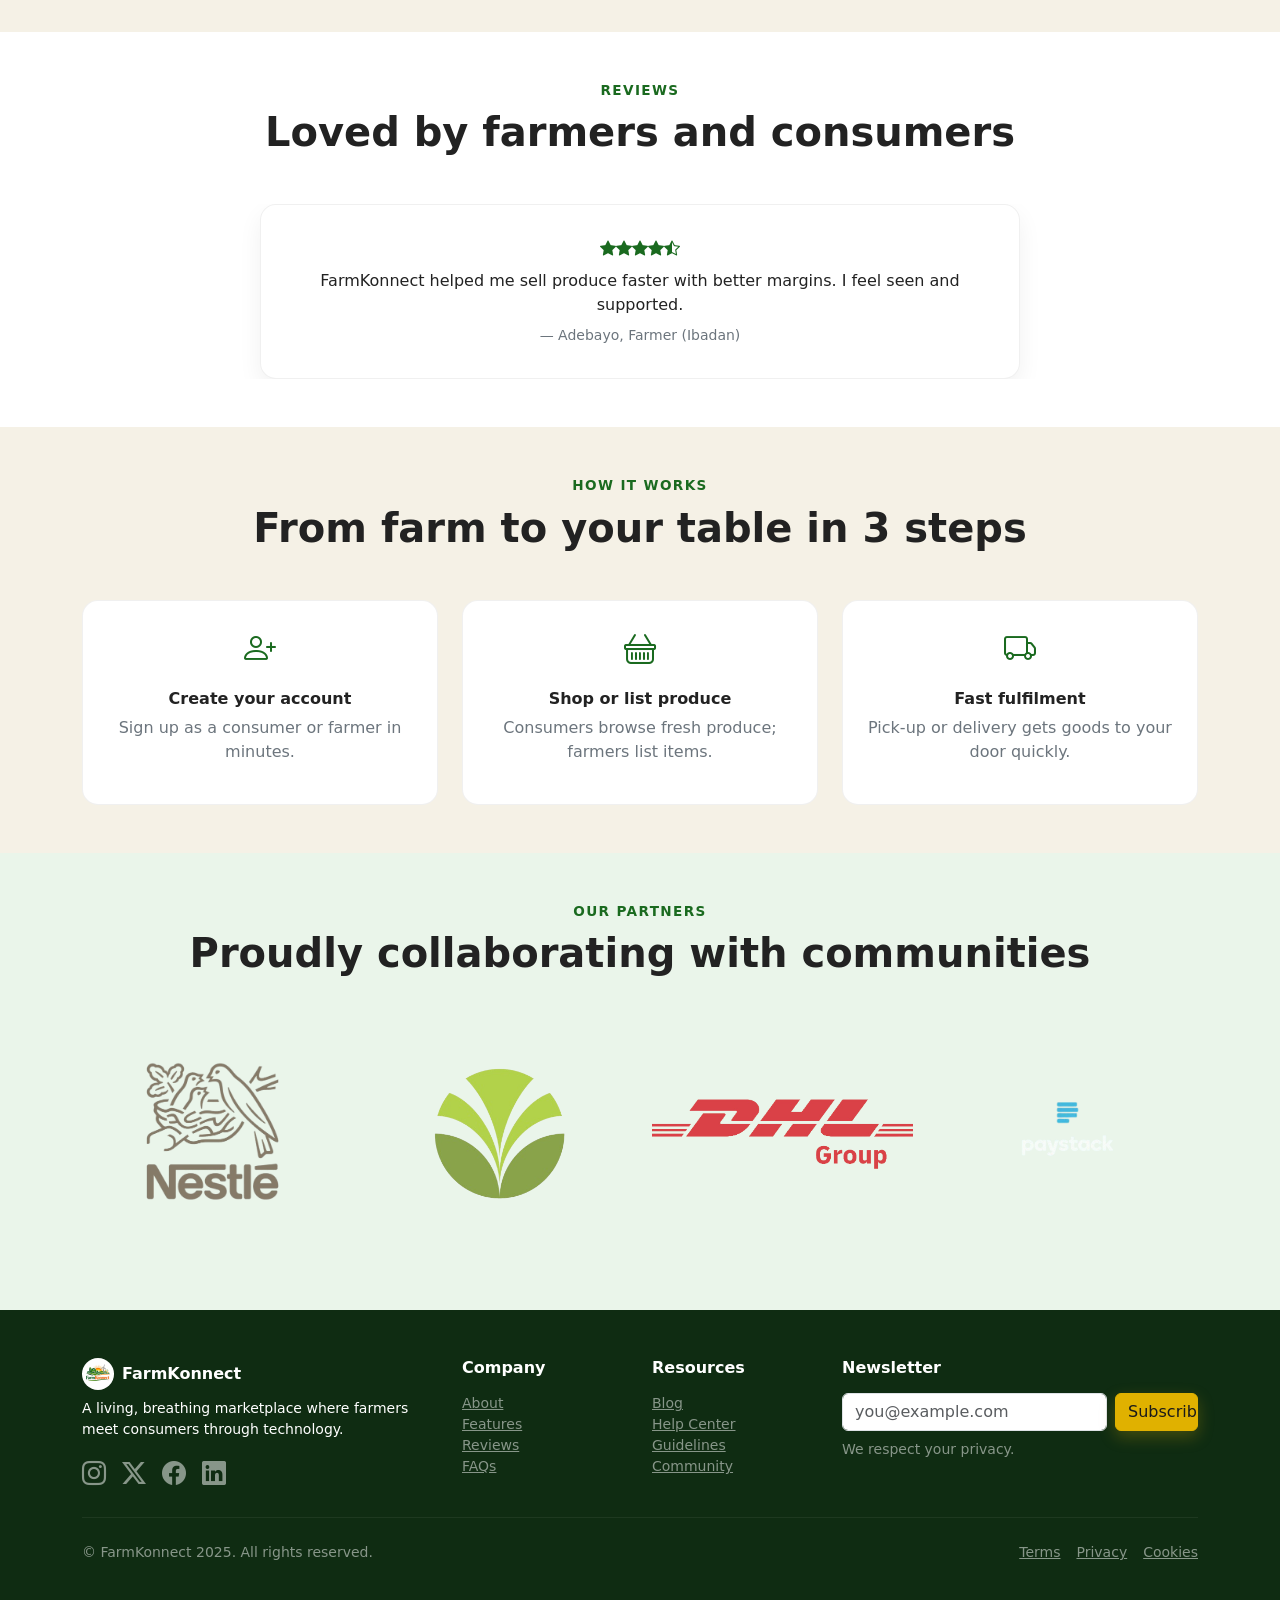
==== commit d9c08adf: "Implement local auth, secure dashboard, and fix image assets" ====
--- a/index.html
+++ b/index.html
@@ -14,7 +14,7 @@
     <!-- Bootstrap 5 CSS -->
     <link href="https://cdn.jsdelivr.net/npm/bootstrap@5.3.3/dist/css/bootstrap.min.css" rel="stylesheet"
         integrity="sha384-QWTKZyjpPEjISv5WaRU9OFeRpok6YctnYmDr5pNlyT2bRjXh0JMhjY6hW+ALEwIH" crossorigin="anonymous" />
-    <!-- Bootstrap Icons -->
+    <!-- Bootstrap Icons -->    
     <link href="https://cdn.jsdelivr.net/npm/bootstrap-icons@1.11.3/font/bootstrap-icons.css" rel="stylesheet" />
 
     <!-- AOS Animation Library -->
@@ -34,7 +34,7 @@
             <div class="container">
                 <a class="navbar-brand d-flex align-items-center gap-2" href="index.html">
                     <!-- Optional brand logo -->
-                    <img src="/img/logo.png" alt="FarmKonnect logo" width="36" height="36"
+                    <img src="assets/logo.png" alt="FarmKonnect logo" width="36" height="36"
                         class="d-inline-block align-text-top rounded-circle object-fit-cover" />
                     <span class="fw-bold brand-text">FarmKonnect</span>
                 </a>
@@ -66,7 +66,7 @@
     <main id="mainContent">
         <!-- Hero: image background with overlay text and CTAs -->
         <section id="home" class="hero hero-image position-relative overflow-hidden text-white">
-            <div class="hero-overlay"><img class="img" src="/img/360_F_717382474_GmO4nPQ9mp5j8oYpOjrrdSDN0ycd26F8.jpg" alt=""></div>
+            <div class="hero-overlay"></div>
             <div class="container py-5 position-relative">
                 <div class="row align-items-center g-4">
                     <div class="col-lg-8 col-xl-7">
@@ -79,10 +79,10 @@
                         <div class="d-flex flex-wrap gap-3 reveal-load" style="--delay:220ms;">
                             <a href="signup.html" class="btn btn-ojaya btn-lg" aria-label="Get started on FarmKonnect">Get Started</a>
                             <a href="about.html" class="btn btn-gold btn-lg" aria-label="Learn more about FarmKonnect">Learn More</a>
-                            <a href="login.html" class="btn btn-ojaya btn-lg" aria-label="Login to FarmKonnect">Login</a>
-                        </div>
-                        <div class="mt-4 text-white-75 reveal-load" style="--delay:320ms;">
-                            Trusted by local communities and smallholder farmers ac ross the region.
+                            <a href="login.html" class="btn btn-outline-ojaya btn-lg" aria-label="Login to FarmKonnect">Login</a>
+                        </div>
+                        <div class="mt-4 small text-white-75 reveal-load" style="--delay:320ms;">
+                            Trusted by local communities and smallholder farmers across the region.
                         </div>
                     </div>
                 </div>
@@ -116,12 +116,12 @@
             </div>
         </section>
 
-        <!-- About -->
+
         <section id="about" class="py-5 bg-sage">
             <div class="container">
                 <div class="row align-items-center g-4">
                     <div class="col-lg-6 reveal-load">
-                        <img src="/img/hero.jpg" class="img-fluid rounded-4 shadow-sm"
+                        <img src="assets/about.jpg" class="img-fluid rounded-4 shadow-sm"
                             alt="Local farmer harvesting fresh produce" loading="lazy" />
                     </div>
                     <div class="col-lg-6">
@@ -142,7 +142,7 @@
                                     class="bi bi-check-circle-fill text-ojaya"></i><span>Community-led reviews and
                                     trust</span></li>
                         </ul>
-                        <a href="/features.html" class="btn btn-ojaya">Explore Features</a>
+                        <a href="#features" class="btn btn-ojaya">Explore Features</a>
                     </div>
                 </div>
             </div>
@@ -285,6 +285,7 @@
             </div>
         </section>
 
+        <!-- Reviews (Bootstrap Carousel) -->
         <section id="reviews" class="py-5">
             <div class="container">
                 <div class="text-center mb-5">
@@ -408,7 +409,7 @@
                         <a class="text-white-50 hover-white" href="#" aria-label="Instagram"><i
                                 class="bi bi-instagram fs-4"></i></a>
                         <a class="text-white-50 hover-white" href="#" aria-label="Twitter"><i
-                                class="bi bi-whatsapp fs-4"></i></a>
+                                class="bi bi-twitter-x fs-4"></i></a>
                         <a class="text-white-50 hover-white" href="#" aria-label="Facebook"><i
                                 class="bi bi-facebook fs-4"></i></a>
                         <a class="text-white-50 hover-white" href="#" aria-label="LinkedIn"><i
@@ -448,7 +449,7 @@
             <div class="d-flex flex-column flex-md-row justify-content-between align-items-center small text-white-50">
                 <p class="mb-2 mb-md-0">© <span>FarmKonnect</span> <span id="year">2025</span>. All rights reserved.</p>
                 <div class="d-flex gap-3">
-                    <a class="text-white-50 hover-white" href="/terms.html">Terms</a>
+                    <a class="text-white-50 hover-white" href="#">Terms</a>
                     <a class="text-white-50 hover-white" href="#">Privacy</a>
                     <a class="text-white-50 hover-white" href="#">Cookies</a>
                 </div>
--- a/styles.css
+++ b/styles.css
@@ -437,13 +437,6 @@
     transition: transform .25s cubic-bezier(.2, .65, .3, 1), box-shadow .25s cubic-bezier(.2, .65, .3, 1);
     will-change: transform, box-shadow;
 }
-.img{
-    background-position: center;
-    background-size: cover;
-    background-repeat: no-repeat;
-    width: 100vw;
-    min-height: 72vh;
-}
 
 .card:hover,
 .portal-card:hover,
@@ -480,7 +473,6 @@
     height: 2px;
     background: rgba(255,255,255,0.5);
     transition: left 0.3s ease;
-
 }
 
 .btn-ojaya:hover::before,
@@ -516,3 +508,95 @@
     }
 }
 
+/* Dashboard experience */
+.dashboard-shell {
+    background:
+        radial-gradient(120% 90% at 0% 0%, rgba(26, 106, 31, 0.08), transparent 42%),
+        radial-gradient(120% 90% at 100% 100%, rgba(224, 177, 0, 0.12), transparent 48%),
+        var(--light-green);
+}
+
+.dashboard-hero {
+    background: linear-gradient(140deg, #ffffff 0%, #f8fff8 48%, #fef9e8 100%);
+}
+
+.metric-card {
+    background: #fff;
+    border: 1px solid rgba(0, 0, 0, 0.08);
+    box-shadow: 0 8px 20px rgba(0, 0, 0, 0.05);
+}
+
+.metric-green {
+    border-color: rgba(26, 106, 31, 0.25);
+}
+
+.metric-gold {
+    border-color: rgba(224, 177, 0, 0.4);
+}
+
+.dashboard-table thead th {
+    font-size: 0.8rem;
+    text-transform: uppercase;
+    letter-spacing: 0.04em;
+    color: #617266;
+    border-bottom-color: rgba(0, 0, 0, 0.08);
+}
+
+.dashboard-table tbody td {
+    font-size: 0.95rem;
+    border-bottom-color: rgba(0, 0, 0, 0.06);
+}
+
+.status-pill {
+    display: inline-flex;
+    align-items: center;
+    border-radius: 999px;
+    padding: 0.25rem 0.75rem;
+    font-size: 0.75rem;
+    font-weight: 600;
+}
+
+.status-pill.warning {
+    background: #fff4da;
+    color: #946800;
+}
+
+.status-pill.info {
+    background: #e8f4ff;
+    color: #0f4f85;
+}
+
+.status-pill.success {
+    background: #e8f7ec;
+    color: #1f6a30;
+}
+
+.status-pill.danger {
+    background: #ffe9e9;
+    color: #9e2424;
+}
+
+.catalog-item,
+.insight-card {
+    background: #fff;
+}
+
+.stock-track {
+    width: 100%;
+    height: 9px;
+    border-radius: 999px;
+    background: #ecf1ec;
+    overflow: hidden;
+}
+
+.stock-fill {
+    display: block;
+    height: 100%;
+    border-radius: 999px;
+    background: linear-gradient(90deg, var(--green), #2f9a38);
+}
+
+.security-panel {
+    background: linear-gradient(160deg, #ffffff 0%, #f6fff6 100%);
+    border: 1px solid rgba(26, 106, 31, 0.14);
+}
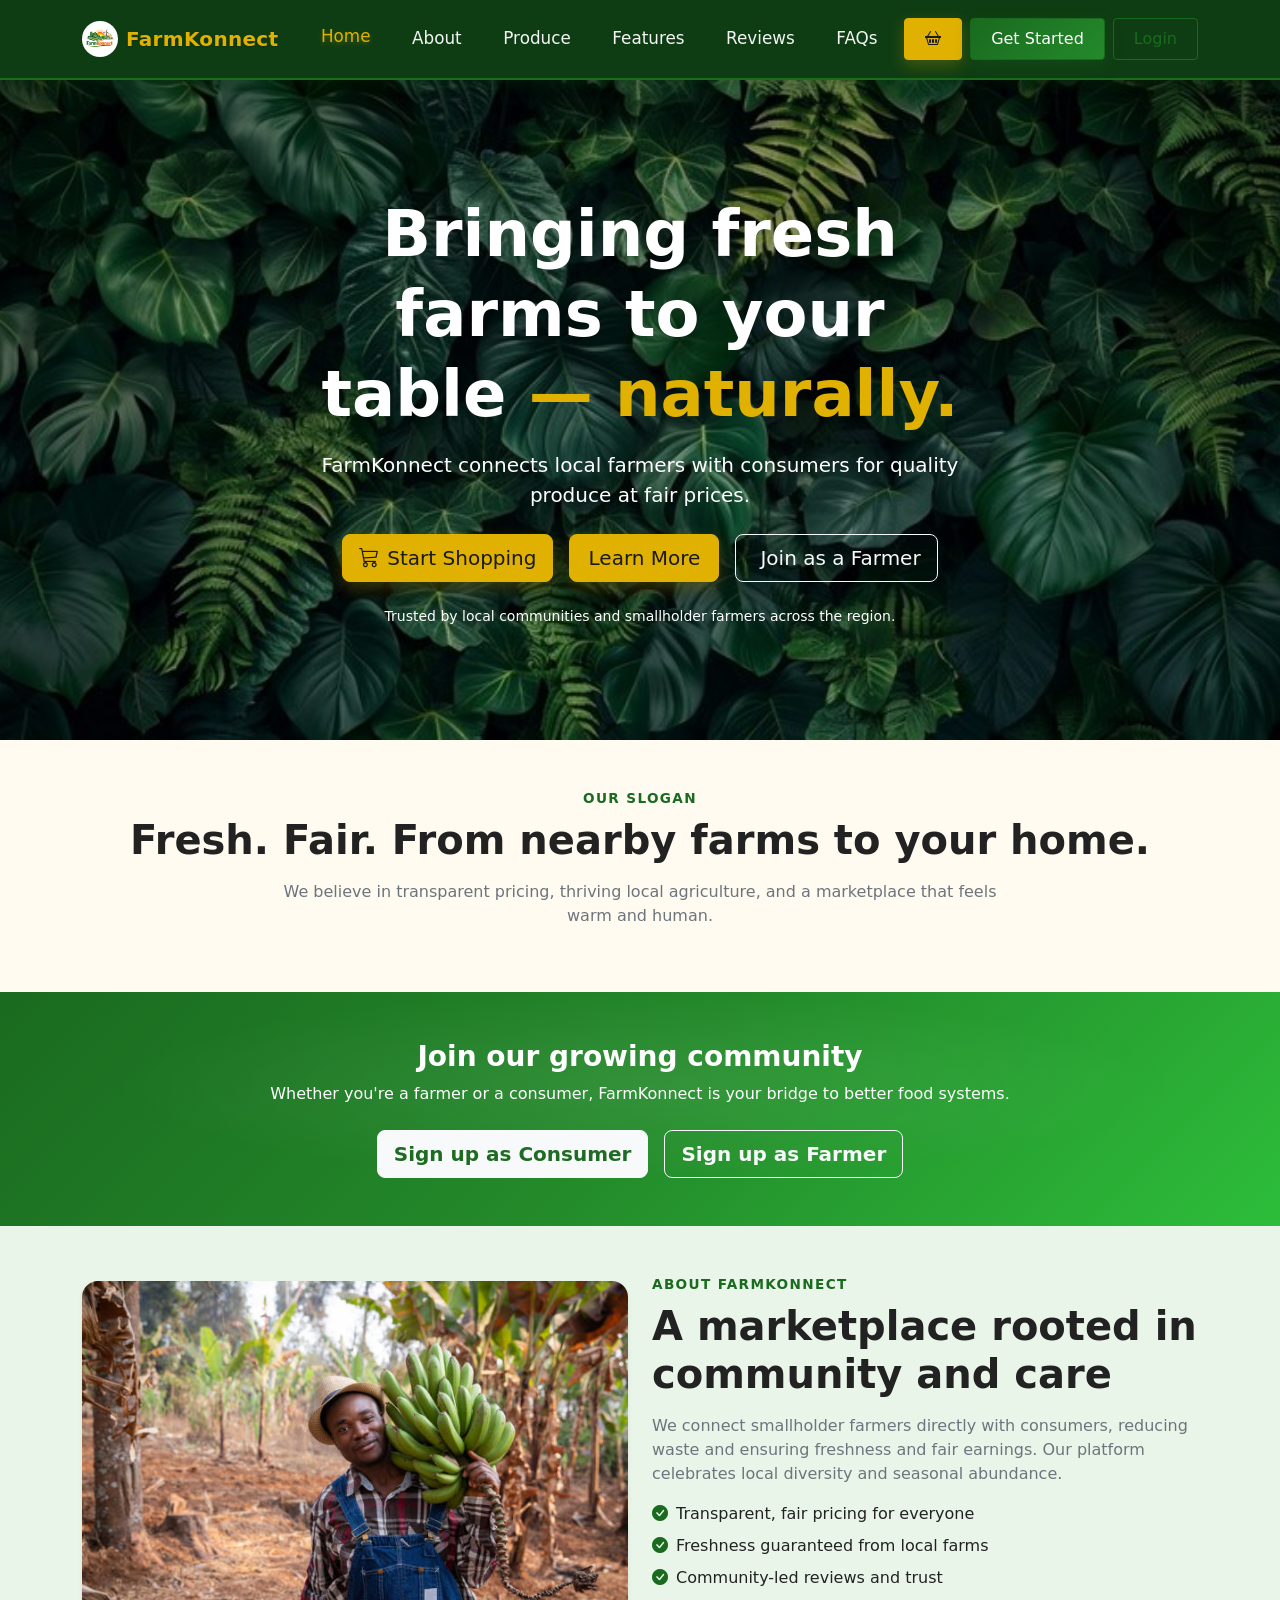
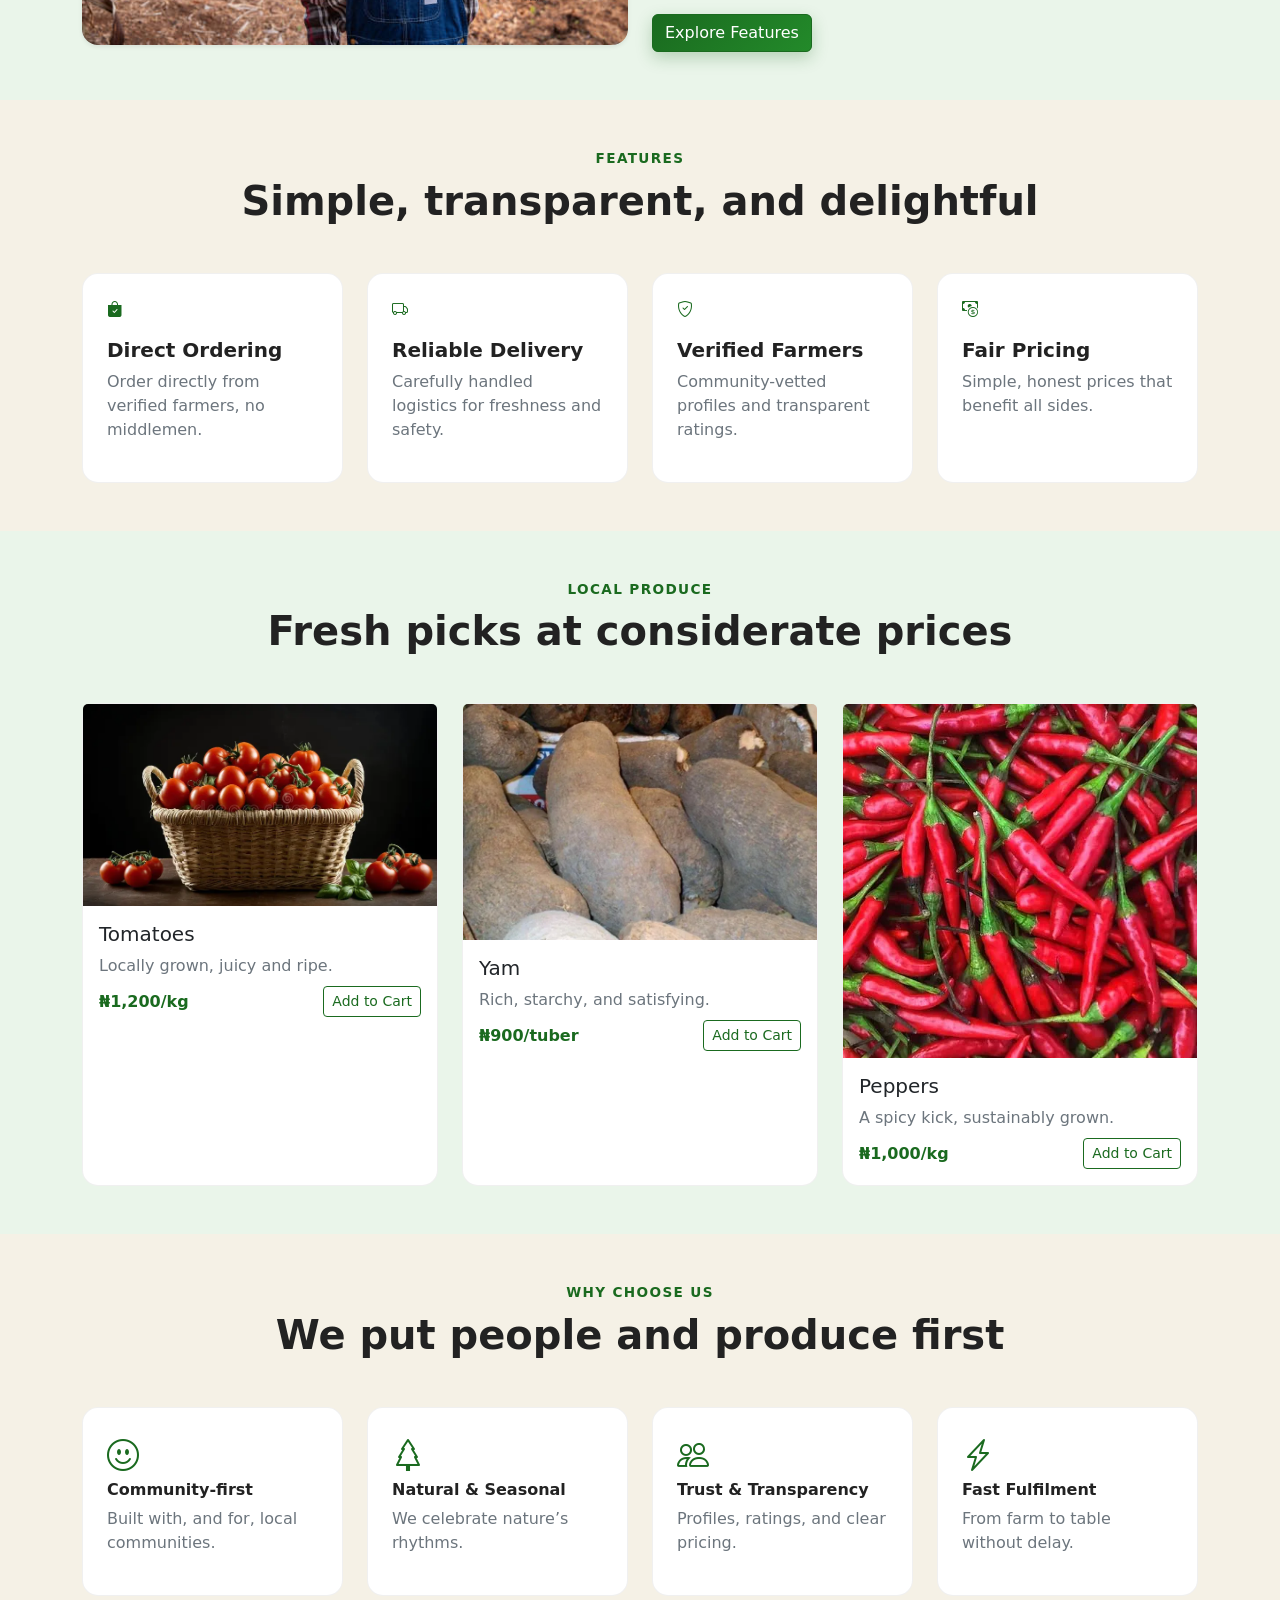
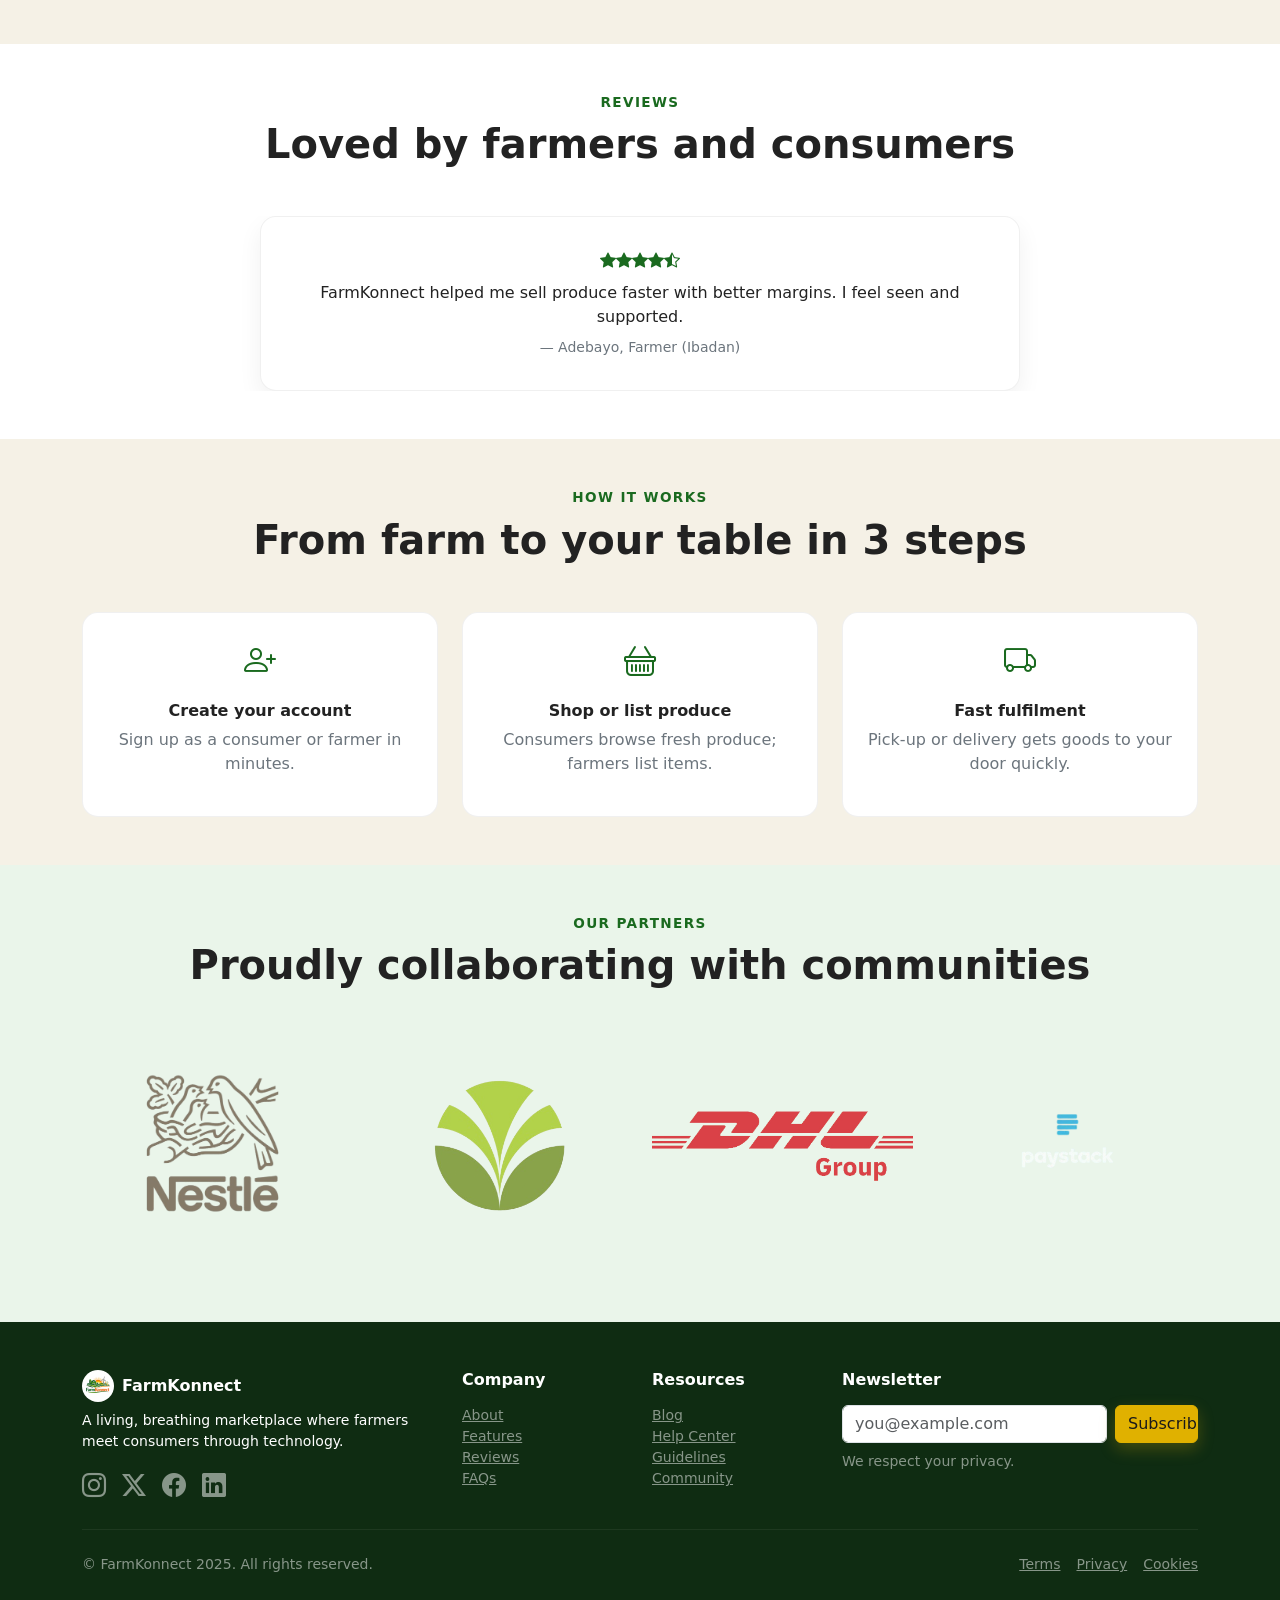
==== commit 23803f37: "Enhance FarmKonnect marketplace experience" ====
--- a/index.html
+++ b/index.html
@@ -44,20 +44,28 @@
                 </button>
 
                 <div class="collapse navbar-collapse" id="primaryNav">
-                    <ul class="navbar-nav ms-auto mb-2 mb-lg-0 align-items-lg-center">
+                    <ul class="navbar-nav mx-auto mb-2 mb-lg-0 align-items-lg-center home-nav-links">
                         <li class="nav-item"><a class="nav-link active" aria-current="page" href="index.html">Home</a></li>
                         <li class="nav-item"><a class="nav-link" href="about.html">About</a></li>
                         <li class="nav-item"><a class="nav-link" href="produce.html">Produce</a></li>
                         <li class="nav-item"><a class="nav-link" href="features.html">Features</a></li>
                         <li class="nav-item"><a class="nav-link" href="reviews.html">Reviews</a></li>
                         <li class="nav-item"><a class="nav-link" href="faqs.html">FAQs</a></li>
-                        <li class="nav-item ms-lg-3 me-2">
+                    </ul>
+                    <div class="d-flex flex-wrap align-items-center justify-content-center gap-2 home-nav-actions">
+                        <div class="nav-item">
+                            <button type="button" class="btn btn-gold btn-sm cart-badge" data-cart-open title="View cart">
+                                <i class="bi bi-basket2"></i>
+                                <span data-cart-count class="d-none">0</span>
+                            </button>
+                        </div>
+                        <div class="nav-item">
                             <a class="btn btn-ojaya btn-sm" href="signup.html">Get Started</a>
-                        </li>
-                        <li class="nav-item">
+                        </div>
+                        <div class="nav-item">
                             <a class="btn btn-outline-ojaya btn-sm" href="login.html">Login</a>
-                        </li>
-                    </ul>
+                        </div>
+                    </div>
                 </div>
             </div>
         </nav>
@@ -65,21 +73,21 @@
 
     <main id="mainContent">
         <!-- Hero: image background with overlay text and CTAs -->
-        <section id="home" class="hero hero-image position-relative overflow-hidden text-white">
+        <section id="home" class="hero hero-image home-hero position-relative overflow-hidden text-white">
             <div class="hero-overlay"></div>
             <div class="container py-5 position-relative">
-                <div class="row align-items-center g-4">
-                    <div class="col-lg-8 col-xl-7">
-                        <h1 class="display-5 fw-bold lh-sm mb-3 reveal-load">
-                            Bringing fresh farms to your table — naturally.
+                <div class="row justify-content-center text-center">
+                    <div class="col-lg-9 col-xl-8">
+                        <h1 class="display-3 fw-bold lh-sm mb-3 reveal-load">
+                            Bringing fresh farms to your table <span class="hero-accent">— naturally.</span>
                         </h1>
-                        <p class="lead mb-4 reveal-load" style="--delay:120ms;">
+                        <p class="lead mb-4 mx-auto reveal-load" style="--delay:120ms;">
                             FarmKonnect connects local farmers with consumers for quality produce at fair prices.
                         </p>
-                        <div class="d-flex flex-wrap gap-3 reveal-load" style="--delay:220ms;">
-                            <a href="signup.html" class="btn btn-ojaya btn-lg" aria-label="Get started on FarmKonnect">Get Started</a>
+                        <div class="d-flex flex-wrap justify-content-center gap-3 reveal-load" style="--delay:220ms;">
+                            <a href="produce.html" class="btn btn-gold btn-lg" aria-label="Start shopping on FarmKonnect"><i class="bi bi-cart3 me-2"></i>Start Shopping</a>
                             <a href="about.html" class="btn btn-gold btn-lg" aria-label="Learn more about FarmKonnect">Learn More</a>
-                            <a href="login.html" class="btn btn-outline-ojaya btn-lg" aria-label="Login to FarmKonnect">Login</a>
+                            <a href="signup.html#farmer" class="btn btn-outline-light btn-lg" aria-label="Join FarmKonnect as a farmer"><i class="bi bi-leaf me-2"></i>Join as a Farmer</a>
                         </div>
                         <div class="mt-4 small text-white-75 reveal-load" style="--delay:320ms;">
                             Trusted by local communities and smallholder farmers across the region.
@@ -197,7 +205,7 @@
                 </div>
                 <div class="row g-4">
                     <!-- Card 1 -->
-                    <div class="col-12 col-sm-6 col-lg-4">
+                    <div class="col-12 col-sm-6 col-lg-4" data-produce-card data-category="Vegetables">
                         <div class="card h-100" data-aos="flip-left" data-aos-delay="0">
                             <img src="assets/produce-tomatoes.jpg" class="card-img-top" alt="Basket of ripe tomatoes"
                                 loading="lazy" />
@@ -206,13 +214,13 @@
                                 <p class="text-secondary mb-2">Locally grown, juicy and ripe.</p>
                                 <div class="d-flex justify-content-between align-items-center">
                                     <span class="price fw-bold text-ojaya">₦1,200/kg</span>
-                                    <button class="btn btn-outline-ojaya btn-sm">Add to Cart</button>
+                                    <button type="button" class="btn btn-outline-ojaya btn-sm" data-product="Tomatoes" data-price="1200" data-unit="kg" data-image="assets/produce-tomatoes.jpg" data-category="Vegetables">Add to Cart</button>
                                 </div>
                             </div>
                         </div>
                     </div>
                     <!-- Card 2 -->
-                    <div class="col-12 col-sm-6 col-lg-4">
+                    <div class="col-12 col-sm-6 col-lg-4" data-produce-card data-category="Tubers">
                         <div class="card h-100" data-aos="flip-left" data-aos-delay="100">
                             <img src="assets/produce-yam.jpg" class="card-img-top" alt="Fresh yams" loading="lazy" />
                             <div class="card-body">
@@ -220,13 +228,13 @@
                                 <p class="text-secondary mb-2">Rich, starchy, and satisfying.</p>
                                 <div class="d-flex justify-content-between align-items-center">
                                     <span class="price fw-bold text-ojaya">₦900/tuber</span>
-                                    <button class="btn btn-outline-ojaya btn-sm">Add to Cart</button>
+                                    <button type="button" class="btn btn-outline-ojaya btn-sm" data-product="Yam" data-price="900" data-unit="tuber" data-image="assets/produce-yam.jpg" data-category="Tubers">Add to Cart</button>
                                 </div>
                             </div>
                         </div>
                     </div>
                     <!-- Card 3 -->
-                    <div class="col-12 col-sm-6 col-lg-4">
+                    <div class="col-12 col-sm-6 col-lg-4" data-produce-card data-category="Vegetables">
                         <div class="card h-100" data-aos="flip-left" data-aos-delay="200">
                             <img src="assets/produce-pepper.jpg" class="card-img-top" alt="Red chili peppers"
                                 loading="lazy" />
@@ -235,7 +243,7 @@
                                 <p class="text-secondary mb-2">A spicy kick, sustainably grown.</p>
                                 <div class="d-flex justify-content-between align-items-center">
                                     <span class="price fw-bold text-ojaya">₦1,000/kg</span>
-                                    <button class="btn btn-outline-ojaya btn-sm">Add to Cart</button>
+                                    <button type="button" class="btn btn-outline-ojaya btn-sm" data-product="Peppers" data-price="1000" data-unit="kg" data-image="assets/produce-pepper.jpg" data-category="Vegetables">Add to Cart</button>
                                 </div>
                             </div>
                         </div>
@@ -483,10 +491,8 @@
             easing: 'ease-out-cubic'
         });
     </script>
+    <!-- Marketplace Cart Module -->
+    <script src="assets/js/marketplace.js"></script>
 </body>
-<!-- Bootstrap JS Bundle (for navbar collapse, carousel, accordion, tabs if used on other pages) -->
-    <script src="https://cdn.jsdelivr.net/npm/bootstrap@5.3.3/dist/js/bootstrap.bundle.min.js"
-        integrity="sha384-YvpcrYf0tY3lHB60NNkmXc5s9fDVZLESaAA55NDzOxhy9GkcIdslK1eN7N6jIeHz"
-        crossorigin="anonymous"></script>
 
 </html>
--- a/styles.css
+++ b/styles.css
@@ -14,6 +14,7 @@
     --sage: #EAF5EA;
     --light-green: #e8f5e9;
     --cream: #fffbf0;
+    --brown: #8b5e34;
 
     --text: #222222;
     --muted: #6c757d;
@@ -192,6 +193,14 @@
     font-size: 1rem;
 }
 
+.home-nav-links {
+    gap: clamp(0.75rem, 2vw, 2rem);
+}
+
+.home-nav-actions {
+    flex-shrink: 0;
+}
+
 /* Hero */
 .hero {
     background: linear-gradient(180deg, #fff 0%, #fff 60%, var(--beige) 100%);
@@ -201,6 +210,37 @@
 .hero-image {
     min-height: 72vh;
     background: url('assets/hero.jpg') center/cover no-repeat;
+}
+
+.home-hero {
+    min-height: min(660px, calc(100vh - 76px));
+    display: flex;
+    align-items: center;
+    background-position: center;
+}
+
+.home-hero .hero-overlay {
+    background:
+        linear-gradient(180deg, rgba(15, 61, 19, .72), rgba(26, 106, 31, .78)),
+        linear-gradient(90deg, rgba(15, 61, 19, .2), rgba(15, 61, 19, .08));
+}
+
+.home-hero h1 {
+    max-width: 900px;
+    margin-inline: auto;
+    text-wrap: balance;
+}
+
+.home-hero .hero-accent {
+    color: var(--gold);
+}
+
+.home-hero .lead {
+    max-width: 680px;
+}
+
+.home-hero .btn {
+    min-width: 150px;
 }
 .hero-image .hero-overlay {
     position: absolute;
@@ -497,6 +537,14 @@
 
 /* Responsive tweaks */
 @media (max-width: 991.98px) {
+    .home-nav-links {
+        gap: 0;
+    }
+
+    .home-nav-actions {
+        padding-bottom: 0.5rem;
+    }
+
     .hero .display-5 {
         font-size: 2rem;
     }
@@ -599,4 +647,123 @@
 .security-panel {
     background: linear-gradient(160deg, #ffffff 0%, #f6fff6 100%);
     border: 1px solid rgba(26, 106, 31, 0.14);
+}
+
+/* Marketplace Cart Styles */
+.marketplace-toast {
+    position: fixed;
+    bottom: 1rem;
+    right: 1rem;
+    background: var(--green);
+    color: white;
+    padding: 1rem 1.5rem;
+    border-radius: 8px;
+    box-shadow: 0 4px 12px rgba(0,0,0,0.2);
+    opacity: 0;
+    transform: translateY(20px);
+    transition: opacity 0.3s ease, transform 0.3s ease;
+    z-index: 9999;
+}
+
+.marketplace-toast.is-visible {
+    opacity: 1;
+    transform: translateY(0);
+}
+
+.marketplace-toast.success {
+    background: var(--green);
+}
+
+.cart-badge {
+    position: relative;
+    display: inline-block;
+}
+
+[data-cart-count] {
+    position: absolute;
+    top: -8px;
+    right: -8px;
+    background: var(--gold);
+    color: #1a1a1a;
+    font-size: 0.75rem;
+    font-weight: 700;
+    border-radius: 50%;
+    width: 24px;
+    height: 24px;
+    display: flex;
+    align-items: center;
+    justify-content: center;
+    transition: transform 0.2s ease;
+}
+
+.cart-modal .cart-line {
+    display: flex;
+    gap: 1rem;
+    padding: 1rem 0;
+    border-bottom: 1px solid rgba(0,0,0,0.08);
+    align-items: flex-start;
+}
+
+.cart-line-image {
+    width: 80px;
+    height: 80px;
+    object-fit: cover;
+    border-radius: 8px;
+}
+
+.quantity-control {
+    display: flex;
+    align-items: center;
+    gap: 0.5rem;
+    font-size: 0.9rem;
+}
+
+.quantity-control button {
+    background: #f0f0f0;
+    border: none;
+    width: 28px;
+    height: 28px;
+    border-radius: 4px;
+    cursor: pointer;
+    font-weight: 600;
+    transition: background 0.2s ease;
+}
+
+.quantity-control button:hover {
+    background: #e0e0e0;
+}
+
+.quantity-control span {
+    min-width: 24px;
+    text-align: center;
+}
+
+.remove-item {
+    background: transparent !important;
+    color: #dc3545 !important;
+    font-size: 0.8rem;
+    padding: 0.25rem 0.5rem !important;
+}
+
+.cart-summary {
+    background: var(--cream);
+    padding: 1rem;
+    border-radius: 8px;
+}
+
+.empty-cart {
+    color: var(--muted);
+}
+
+.confirmation-icon {
+    color: var(--green);
+    font-size: 3rem;
+}
+
+[data-produce-card] {
+    transition: opacity 0.3s ease;
+}
+
+[data-produce-card].d-none {
+    display: none !important;
 }
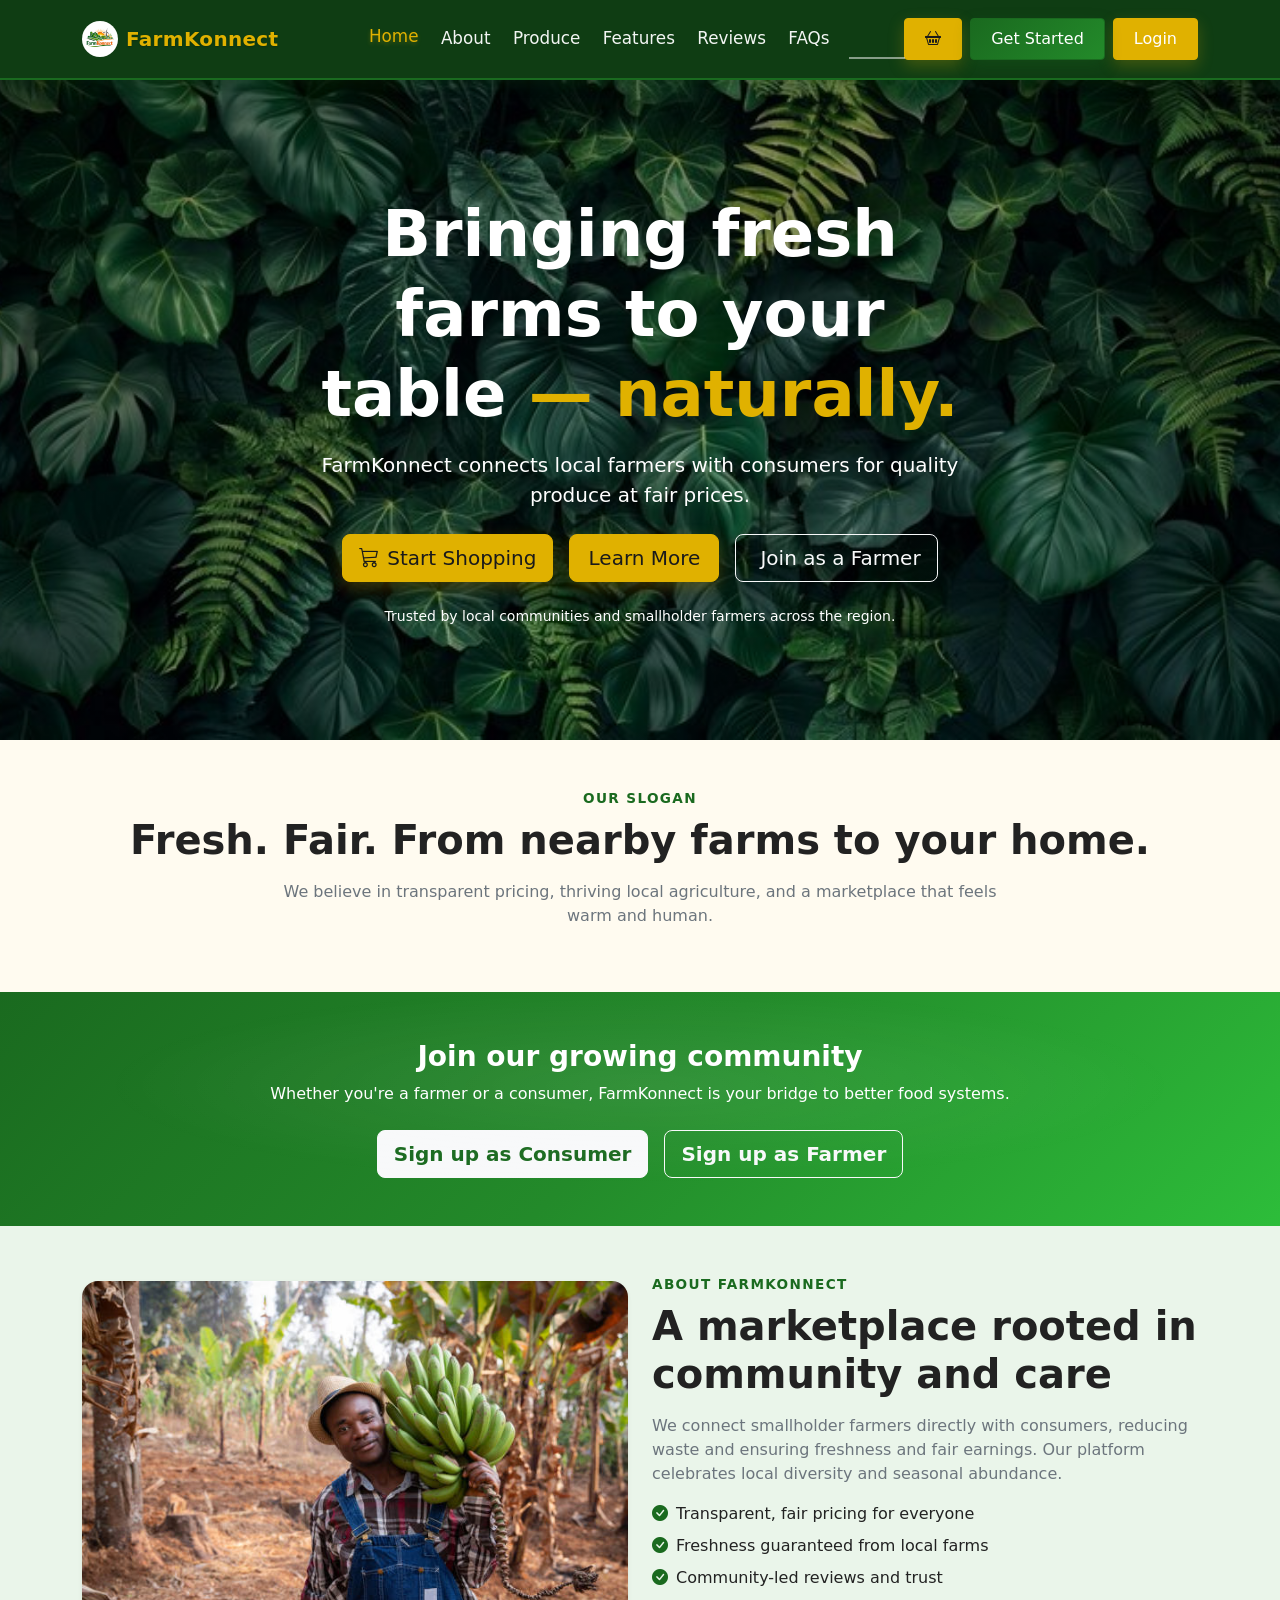
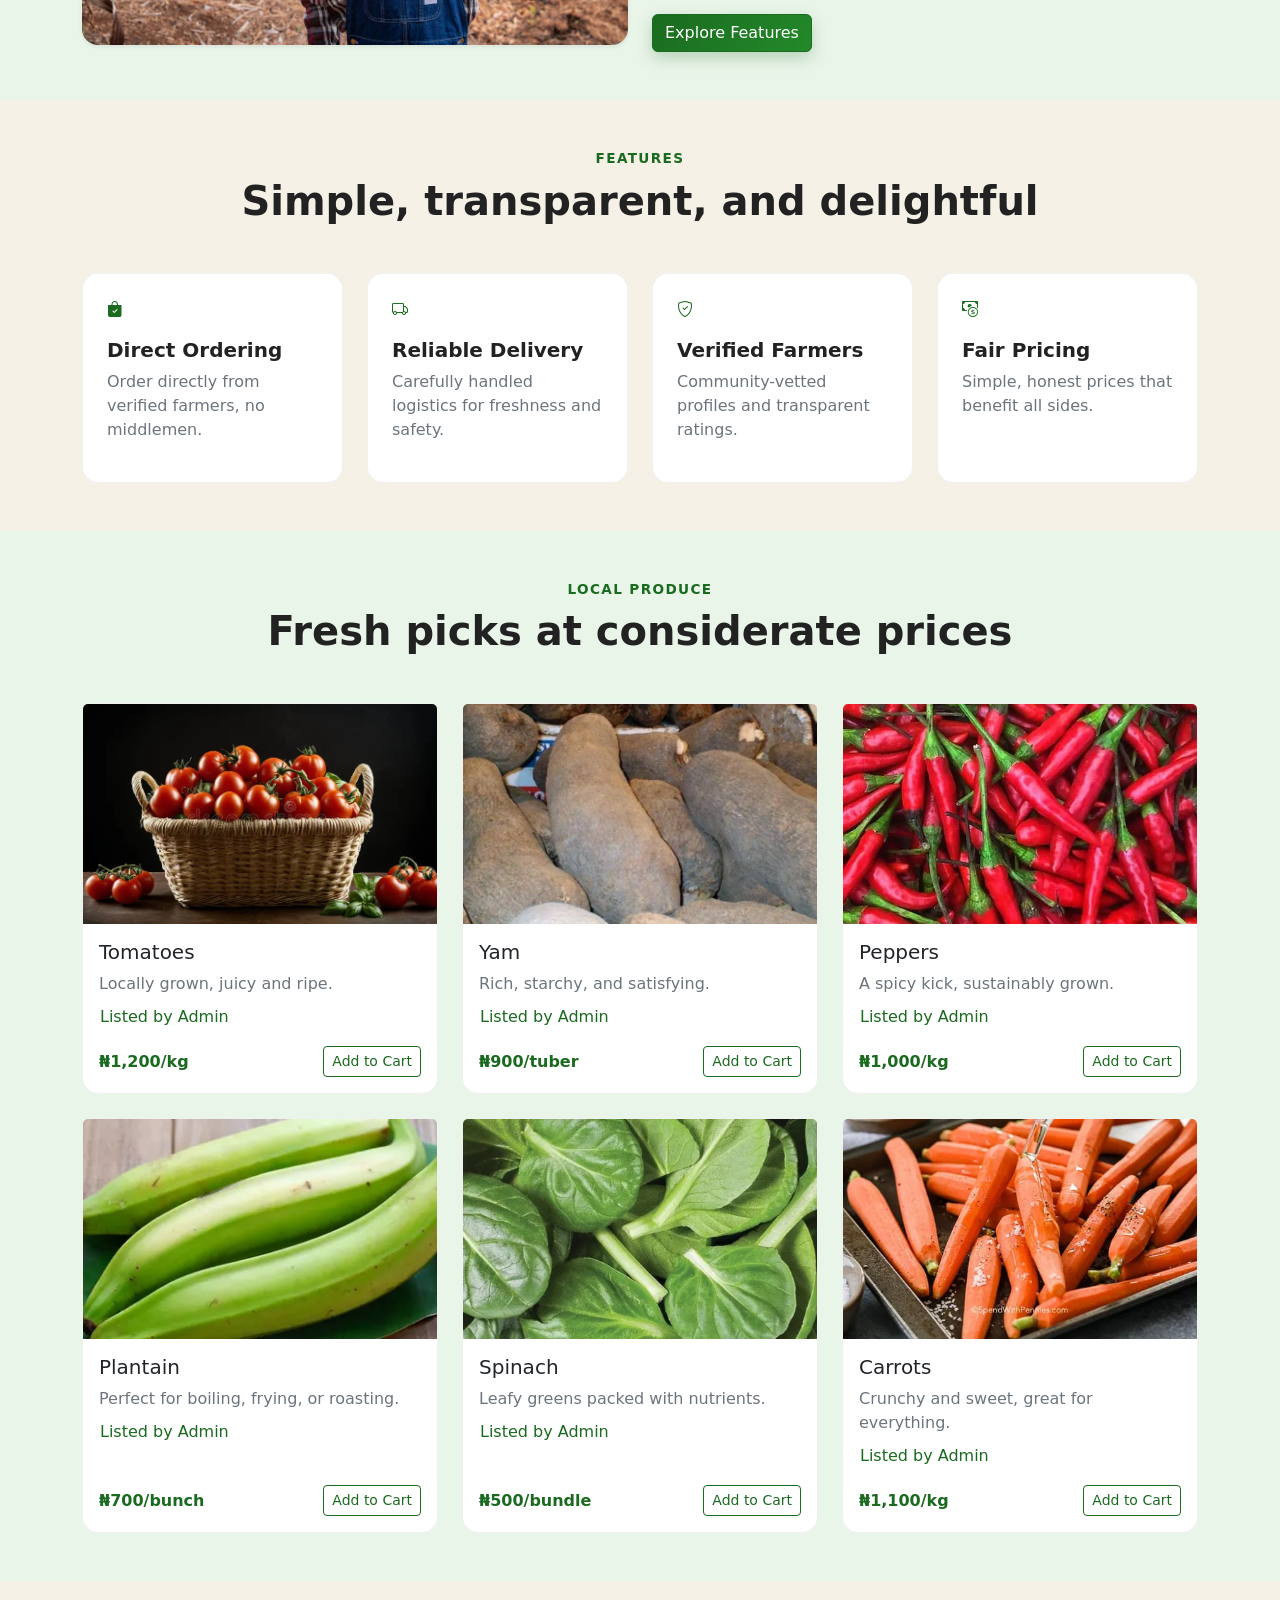
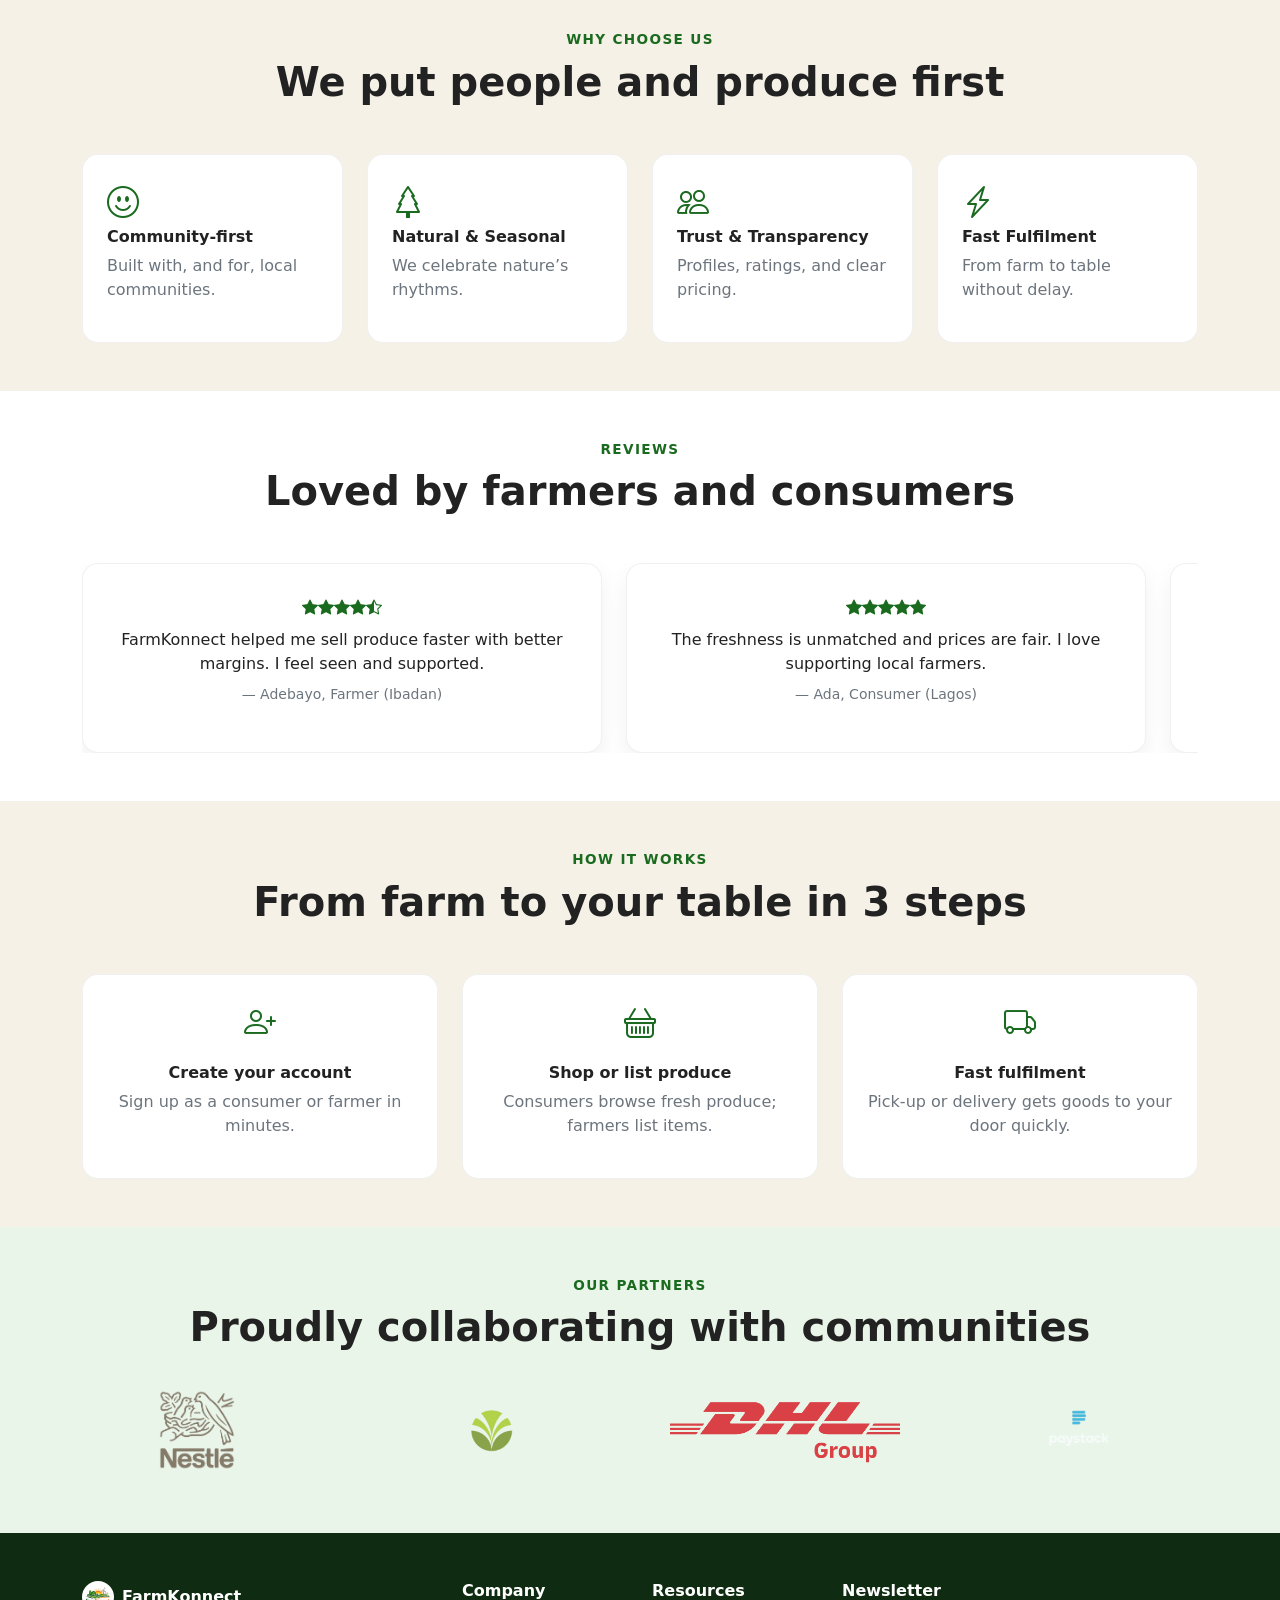
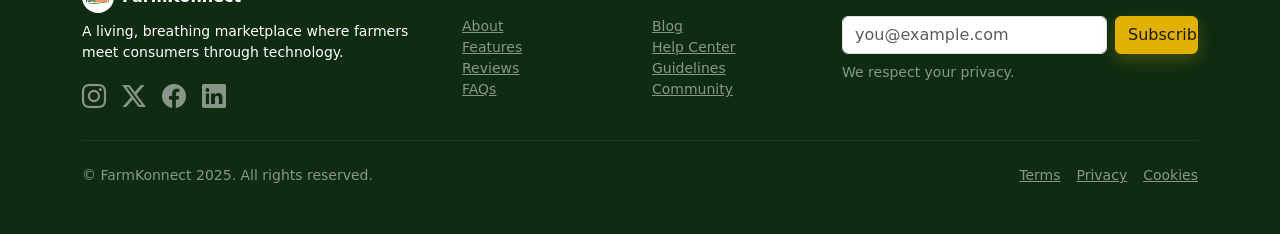
==== commit e84e46ef: "Workability updates- Shopping experience added" ====
--- a/index.html
+++ b/index.html
@@ -63,7 +63,7 @@
                             <a class="btn btn-ojaya btn-sm" href="signup.html">Get Started</a>
                         </div>
                         <div class="nav-item">
-                            <a class="btn btn-outline-ojaya btn-sm" href="login.html">Login</a>
+                            <a class="btn btn-brown btn-sm" href="login.html">Login</a>
                         </div>
                     </div>
                 </div>
@@ -203,53 +203,7 @@
                     <p class="overline text-uppercase fw-semibold text-ojaya mb-2" data-aos="fade-down">Local Produce</p>
                     <h3 class="h1 fw-bold" data-aos="fade-up">Fresh picks at considerate prices</h3>
                 </div>
-                <div class="row g-4">
-                    <!-- Card 1 -->
-                    <div class="col-12 col-sm-6 col-lg-4" data-produce-card data-category="Vegetables">
-                        <div class="card h-100" data-aos="flip-left" data-aos-delay="0">
-                            <img src="assets/produce-tomatoes.jpg" class="card-img-top" alt="Basket of ripe tomatoes"
-                                loading="lazy" />
-                            <div class="card-body">
-                                <h5 class="card-title">Tomatoes</h5>
-                                <p class="text-secondary mb-2">Locally grown, juicy and ripe.</p>
-                                <div class="d-flex justify-content-between align-items-center">
-                                    <span class="price fw-bold text-ojaya">₦1,200/kg</span>
-                                    <button type="button" class="btn btn-outline-ojaya btn-sm" data-product="Tomatoes" data-price="1200" data-unit="kg" data-image="assets/produce-tomatoes.jpg" data-category="Vegetables">Add to Cart</button>
-                                </div>
-                            </div>
-                        </div>
-                    </div>
-                    <!-- Card 2 -->
-                    <div class="col-12 col-sm-6 col-lg-4" data-produce-card data-category="Tubers">
-                        <div class="card h-100" data-aos="flip-left" data-aos-delay="100">
-                            <img src="assets/produce-yam.jpg" class="card-img-top" alt="Fresh yams" loading="lazy" />
-                            <div class="card-body">
-                                <h5 class="card-title">Yam</h5>
-                                <p class="text-secondary mb-2">Rich, starchy, and satisfying.</p>
-                                <div class="d-flex justify-content-between align-items-center">
-                                    <span class="price fw-bold text-ojaya">₦900/tuber</span>
-                                    <button type="button" class="btn btn-outline-ojaya btn-sm" data-product="Yam" data-price="900" data-unit="tuber" data-image="assets/produce-yam.jpg" data-category="Tubers">Add to Cart</button>
-                                </div>
-                            </div>
-                        </div>
-                    </div>
-                    <!-- Card 3 -->
-                    <div class="col-12 col-sm-6 col-lg-4" data-produce-card data-category="Vegetables">
-                        <div class="card h-100" data-aos="flip-left" data-aos-delay="200">
-                            <img src="assets/produce-pepper.jpg" class="card-img-top" alt="Red chili peppers"
-                                loading="lazy" />
-                            <div class="card-body">
-                                <h5 class="card-title">Peppers</h5>
-                                <p class="text-secondary mb-2">A spicy kick, sustainably grown.</p>
-                                <div class="d-flex justify-content-between align-items-center">
-                                    <span class="price fw-bold text-ojaya">₦1,000/kg</span>
-                                    <button type="button" class="btn btn-outline-ojaya btn-sm" data-product="Peppers" data-price="1000" data-unit="kg" data-image="assets/produce-pepper.jpg" data-category="Vegetables">Add to Cart</button>
-                                </div>
-                            </div>
-                        </div>
-                    </div>
-                    <!-- Add more cards as needed -->
-                </div>
+                <div id="homeProductGrid" class="row g-4" aria-live="polite"></div>
             </div>
         </section>
 
@@ -293,60 +247,46 @@
             </div>
         </section>
 
-        <!-- Reviews (Bootstrap Carousel) -->
+        <!-- Reviews -->
         <section id="reviews" class="py-5">
             <div class="container">
                 <div class="text-center mb-5">
                     <p class="overline text-uppercase fw-semibold text-ojaya mb-2">Reviews</p>
                     <h3 class="h1 fw-bold">Loved by farmers and consumers</h3>
                 </div>
-                <div id="reviewsCarousel" class="carousel slide reveal-load" data-bs-ride="carousel">
-                    <div class="carousel-inner">
-                        <div class="carousel-item active">
-                            <div class="review-card mx-auto">
-                                <div class="stars mb-2 text-ojaya" aria-hidden="true">
-                                    <i class="bi bi-star-fill"></i><i class="bi bi-star-fill"></i><i
-                                        class="bi bi-star-fill"></i><i class="bi bi-star-fill"></i><i
-                                        class="bi bi-star-half"></i>
-                                </div>
-                                <blockquote class="mb-2">FarmKonnect helped me sell produce faster with better margins. I
-                                    feel seen and supported.</blockquote>
-                                <div class="small text-secondary">— Adebayo, Farmer (Ibadan)</div>
-                            </div>
-                        </div>
-                        <div class="carousel-item">
-                            <div class="review-card mx-auto">
-                                <div class="stars mb-2 text-ojaya" aria-hidden="true">
-                                    <i class="bi bi-star-fill"></i><i class="bi bi-star-fill"></i><i
-                                        class="bi bi-star-fill"></i><i class="bi bi-star-fill"></i><i
-                                        class="bi bi-star-fill"></i>
-                                </div>
-                                <blockquote class="mb-2">The freshness is unmatched and prices are fair. I love
-                                    supporting local farmers.</blockquote>
-                                <div class="small text-secondary">— Ada, Consumer (Lagos)</div>
-                            </div>
-                        </div>
-                        <div class="carousel-item">
-                            <div class="review-card mx-auto">
-                                <div class="stars mb-2 text-ojaya" aria-hidden="true">
-                                    <i class="bi bi-star-fill"></i><i class="bi bi-star-fill"></i><i
-                                        class="bi bi-star-fill"></i><i class="bi bi-star-fill"></i><i
-                                        class="bi bi-star"></i>
-                                </div>
-                                <blockquote class="mb-2">Clean design, easy ordering, and on-time delivery. Highly
-                                    recommend FarmKonnect.</blockquote>
-                                <div class="small text-secondary">— Kunle, Consumer (Abuja)</div>
-                            </div>
-                        </div>
-                    </div>
-                    <button class="carousel-control-prev" type="button" data-bs-target="#reviewsCarousel"
-                        data-bs-slide="prev" aria-label="Previous review">
-                        <span class="carousel-control-prev-icon" aria-hidden="true"></span>
-                    </button>
-                    <button class="carousel-control-next" type="button" data-bs-target="#reviewsCarousel"
-                        data-bs-slide="next" aria-label="Next review">
-                        <span class="carousel-control-next-icon" aria-hidden="true"></span>
-                    </button>
+                <div class="review-marquee reveal-load" aria-label="Customer reviews">
+                    <div class="review-track">
+                        <article class="review-card">
+                            <div class="stars mb-2 text-ojaya" aria-hidden="true"><i class="bi bi-star-fill"></i><i class="bi bi-star-fill"></i><i class="bi bi-star-fill"></i><i class="bi bi-star-fill"></i><i class="bi bi-star-half"></i></div>
+                            <blockquote class="mb-2">FarmKonnect helped me sell produce faster with better margins. I feel seen and supported.</blockquote>
+                            <div class="small text-secondary">— Adebayo, Farmer (Ibadan)</div>
+                        </article>
+                        <article class="review-card">
+                            <div class="stars mb-2 text-ojaya" aria-hidden="true"><i class="bi bi-star-fill"></i><i class="bi bi-star-fill"></i><i class="bi bi-star-fill"></i><i class="bi bi-star-fill"></i><i class="bi bi-star-fill"></i></div>
+                            <blockquote class="mb-2">The freshness is unmatched and prices are fair. I love supporting local farmers.</blockquote>
+                            <div class="small text-secondary">— Ada, Consumer (Lagos)</div>
+                        </article>
+                        <article class="review-card">
+                            <div class="stars mb-2 text-ojaya" aria-hidden="true"><i class="bi bi-star-fill"></i><i class="bi bi-star-fill"></i><i class="bi bi-star-fill"></i><i class="bi bi-star-fill"></i><i class="bi bi-star"></i></div>
+                            <blockquote class="mb-2">Clean design, easy ordering, and on-time delivery. Highly recommend FarmKonnect.</blockquote>
+                            <div class="small text-secondary">— Kunle, Consumer (Abuja)</div>
+                        </article>
+                        <div class="review-card" aria-hidden="true">
+                            <div class="stars mb-2 text-ojaya"><i class="bi bi-star-fill"></i><i class="bi bi-star-fill"></i><i class="bi bi-star-fill"></i><i class="bi bi-star-fill"></i><i class="bi bi-star-half"></i></div>
+                            <blockquote class="mb-2">FarmKonnect helped me sell produce faster with better margins. I feel seen and supported.</blockquote>
+                            <div class="small text-secondary">— Adebayo, Farmer (Ibadan)</div>
+                        </div>
+                        <div class="review-card" aria-hidden="true">
+                            <div class="stars mb-2 text-ojaya"><i class="bi bi-star-fill"></i><i class="bi bi-star-fill"></i><i class="bi bi-star-fill"></i><i class="bi bi-star-fill"></i><i class="bi bi-star-fill"></i></div>
+                            <blockquote class="mb-2">The freshness is unmatched and prices are fair. I love supporting local farmers.</blockquote>
+                            <div class="small text-secondary">— Ada, Consumer (Lagos)</div>
+                        </div>
+                        <div class="review-card" aria-hidden="true">
+                            <div class="stars mb-2 text-ojaya"><i class="bi bi-star-fill"></i><i class="bi bi-star-fill"></i><i class="bi bi-star-fill"></i><i class="bi bi-star-fill"></i><i class="bi bi-star"></i></div>
+                            <blockquote class="mb-2">Clean design, easy ordering, and on-time delivery. Highly recommend FarmKonnect.</blockquote>
+                            <div class="small text-secondary">— Kunle, Consumer (Abuja)</div>
+                        </div>
+                    </div>
                 </div>
             </div>
         </section>
@@ -391,11 +331,17 @@
                     <p class="overline text-uppercase fw-semibold text-ojaya mb-2" data-aos="fade-down">Our Partners</p>
                     <h3 class="h1 fw-bold" data-aos="fade-up">Proudly collaborating with communities</h3>
                 </div>
-                <div class="row g-4 align-items-center justify-content-center">
-                    <div class="col-6 col-md-3" data-aos="zoom-in" data-aos-delay="0"><img src="assets/partner1.png" class="img-fluid opacity-75" alt="Partner 1" loading="lazy"></div>
-                    <div class="col-6 col-md-3" data-aos="zoom-in" data-aos-delay="100"><img src="assets/partner2.png" class="img-fluid opacity-75" alt="Partner 2" loading="lazy"></div>
-                    <div class="col-6 col-md-3" data-aos="zoom-in" data-aos-delay="200"><img src="assets/partner3.png" class="img-fluid opacity-75" alt="Partner 3" loading="lazy"></div>
-                    <div class="col-6 col-md-3" data-aos="zoom-in" data-aos-delay="300"><img src="assets/partner4.png" class="img-fluid opacity-75" alt="Partner 4" loading="lazy"></div>
+                <div class="partner-marquee" aria-label="Our partners">
+                    <div class="partner-track">
+                        <div class="partner-item"><img src="assets/partner1.png" class="img-fluid" alt="Partner 1" loading="lazy"></div>
+                        <div class="partner-item"><img src="assets/partner2.png" class="img-fluid" alt="Partner 2" loading="lazy"></div>
+                        <div class="partner-item"><img src="assets/partner3.png" class="img-fluid" alt="Partner 3" loading="lazy"></div>
+                        <div class="partner-item partner-paystack"><img src="assets/partner4.png" class="img-fluid" alt="Paystack" loading="lazy"></div>
+                        <div class="partner-item" aria-hidden="true"><img src="assets/partner1.png" class="img-fluid" alt="" loading="lazy"></div>
+                        <div class="partner-item" aria-hidden="true"><img src="assets/partner2.png" class="img-fluid" alt="" loading="lazy"></div>
+                        <div class="partner-item" aria-hidden="true"><img src="assets/partner3.png" class="img-fluid" alt="" loading="lazy"></div>
+                        <div class="partner-item partner-paystack" aria-hidden="true"><img src="assets/partner4.png" class="img-fluid" alt="" loading="lazy"></div>
+                    </div>
                 </div>
             </div>
         </section>
@@ -491,6 +437,7 @@
             easing: 'ease-out-cubic'
         });
     </script>
+    <script src="assets/js/auth.js"></script>
     <!-- Marketplace Cart Module -->
     <script src="assets/js/marketplace.js"></script>
 </body>
--- a/styles.css
+++ b/styles.css
@@ -63,6 +63,117 @@
 
 .object-fit-cover {
     object-fit: cover;
+}
+
+/* Keep product cards visually consistent despite different source image sizes. */
+.card-img-top {
+    width: 100%;
+    height: 220px;
+    object-fit: cover;
+    object-position: center;
+}
+
+.partner-marquee,
+.review-marquee {
+    width: 100%;
+    overflow: hidden;
+    position: relative;
+}
+
+.partner-track,
+.review-track {
+    display: flex;
+    width: max-content;
+    align-items: center;
+    will-change: transform;
+}
+
+.partner-track {
+    animation: partnerScroll 34s linear infinite;
+}
+
+.partner-item {
+    width: clamp(150px, 19vw, 230px);
+    height: 110px;
+    margin-right: clamp(2rem, 5vw, 5rem);
+    display: grid;
+    place-items: center;
+    flex: 0 0 auto;
+}
+
+.partner-item img {
+    max-width: 100%;
+    max-height: 82px;
+    object-fit: contain;
+    opacity: 0.75;
+}
+
+.partner-item.partner-paystack img {
+    width: 170px;
+    max-width: 100%;
+    max-height: 140px;
+}
+
+.review-track {
+    gap: 1.5rem;
+    animation: reviewScroll 42s linear infinite;
+}
+
+.review-track .review-card {
+    width: min(520px, 78vw);
+    min-height: 190px;
+    flex: 0 0 auto;
+}
+
+.farmer-profile-link {
+    text-decoration: none;
+}
+
+.farmer-profile-link:hover {
+    text-decoration: underline;
+}
+
+.empty-catalog {
+    background: rgba(255, 255, 255, 0.72);
+    border: 1px dashed rgba(26, 106, 31, 0.3);
+    border-radius: 16px;
+}
+
+.supplier-profile-photo {
+    width: 88px;
+    height: 88px;
+    border-radius: 50%;
+    object-fit: cover;
+    border: 3px solid var(--sage);
+}
+
+.profile-stat {
+    display: flex;
+    flex-direction: column;
+    gap: 0.15rem;
+    padding: 0.65rem;
+    background: var(--cream);
+    border-radius: 8px;
+}
+
+.profile-stat span {
+    color: var(--muted);
+    font-size: 0.75rem;
+}
+
+.partner-marquee:hover .partner-track,
+.review-marquee:hover .review-track {
+    animation-play-state: paused;
+}
+
+@keyframes partnerScroll {
+    from { transform: translateX(0); }
+    to { transform: translateX(-50%); }
+}
+
+@keyframes reviewScroll {
+    from { transform: translateX(0); }
+    to { transform: translateX(calc(-50% - 0.75rem)); }
 }
 
 /* Buttons */
@@ -194,7 +305,39 @@
 }
 
 .home-nav-links {
-    gap: clamp(0.75rem, 2vw, 2rem);
+    gap: 0.4rem;
+}
+
+.site-nav-links {
+    gap: 0.4rem;
+}
+
+.navbar .site-nav-links {
+    margin-left: auto !important;
+    margin-right: auto !important;
+    position: relative;
+    flex: 1;
+    justify-content: center;
+}
+
+@media (min-width: 992px) {
+    .navbar .site-nav-links > li:has(.btn) {
+        position: absolute;
+        top: 50%;
+        transform: translateY(-50%);
+    }
+
+    .navbar .site-nav-links > li:nth-last-child(1):has(.btn) {
+        right: 0;
+    }
+
+    .navbar .site-nav-links > li:nth-last-child(2):has(.btn) {
+        right: 7.75rem;
+    }
+
+    .navbar .site-nav-links > li:nth-last-child(3):has(.btn) {
+        right: 16rem;
+    }
 }
 
 .home-nav-actions {
@@ -461,7 +604,9 @@
     .sprout-stem,
     .sprout-leaf,
     .leaf,
-    .reveal-load {
+    .reveal-load,
+    .partner-track,
+    .review-track {
         animation: none !important;
         opacity: 1 !important;
         transform: none !important;
@@ -539,6 +684,17 @@
 @media (max-width: 991.98px) {
     .home-nav-links {
         gap: 0;
+    }
+
+    .navbar .site-nav-links {
+        flex: initial;
+    }
+
+    .navbar .site-nav-links > li:has(.btn) {
+        position: static;
+        transform: none;
+        margin-left: 0.25rem;
+        margin-right: 0.25rem;
     }
 
     .home-nav-actions {
@@ -677,23 +833,27 @@
 .cart-badge {
     position: relative;
     display: inline-block;
-}
-
+    overflow: visible !important;
+}
+
+.cart-count-badge,
 [data-cart-count] {
     position: absolute;
-    top: -8px;
-    right: -8px;
+    top: -0.45rem;
+    right: -0.45rem;
     background: var(--gold);
     color: #1a1a1a;
-    font-size: 0.75rem;
+    font-size: 0.7rem;
     font-weight: 700;
     border-radius: 50%;
-    width: 24px;
-    height: 24px;
+    width: 1.25rem;
+    height: 1.25rem;
     display: flex;
     align-items: center;
     justify-content: center;
     transition: transform 0.2s ease;
+    line-height: 1;
+    z-index: 2;
 }
 
 .cart-modal .cart-line {
@@ -751,6 +911,53 @@
     border-radius: 8px;
 }
 
+.payment-instructions {
+    background: #fff8d9;
+    border: 1px solid rgba(224, 177, 0, 0.45);
+    border-radius: 8px;
+    padding: 0.85rem;
+}
+
+.admin-shell {
+    min-height: calc(100vh - 76px);
+    background: var(--light-green);
+}
+
+.admin-gate {
+    max-width: 440px;
+}
+
+.admin-order-row {
+    display: flex;
+    align-items: center;
+    justify-content: space-between;
+    gap: 1rem;
+    padding: 1rem 0;
+    border-bottom: 1px solid rgba(0, 0, 0, 0.08);
+}
+
+.admin-order-row:last-child {
+    border-bottom: 0;
+}
+
+.admin-product-thumb {
+    width: 64px;
+    height: 64px;
+    border-radius: 8px;
+    object-fit: cover;
+}
+
+.admin-price-input {
+    width: 115px;
+}
+
+@media (max-width: 575.98px) {
+    .admin-order-row {
+        align-items: flex-start;
+        flex-direction: column;
+    }
+}
+
 .empty-cart {
     color: var(--muted);
 }
@@ -766,4 +973,20 @@
 
 [data-produce-card].d-none {
     display: none !important;
+}
+
+.btn-brown {
+    --bs-btn-color: #fff;
+    --bs-btn-bg: #E0B100;
+    --bs-btn-border-color: #E0B100;
+    --bs-btn-hover-color: #fff;
+    --bs-btn-hover-bg: #b98f00;
+    --bs-btn-hover-border-color: #b98f00;
+    box-shadow: 0 6px 16px rgba(224, 177, 0, 0.24);
+    transition: transform .2s ease, box-shadow .2s ease;
+}
+
+.btn-brown:hover {
+    transform: translateY(-2px);
+    box-shadow: 0 10px 24px rgba(224, 177, 0, 0.3);
 }
